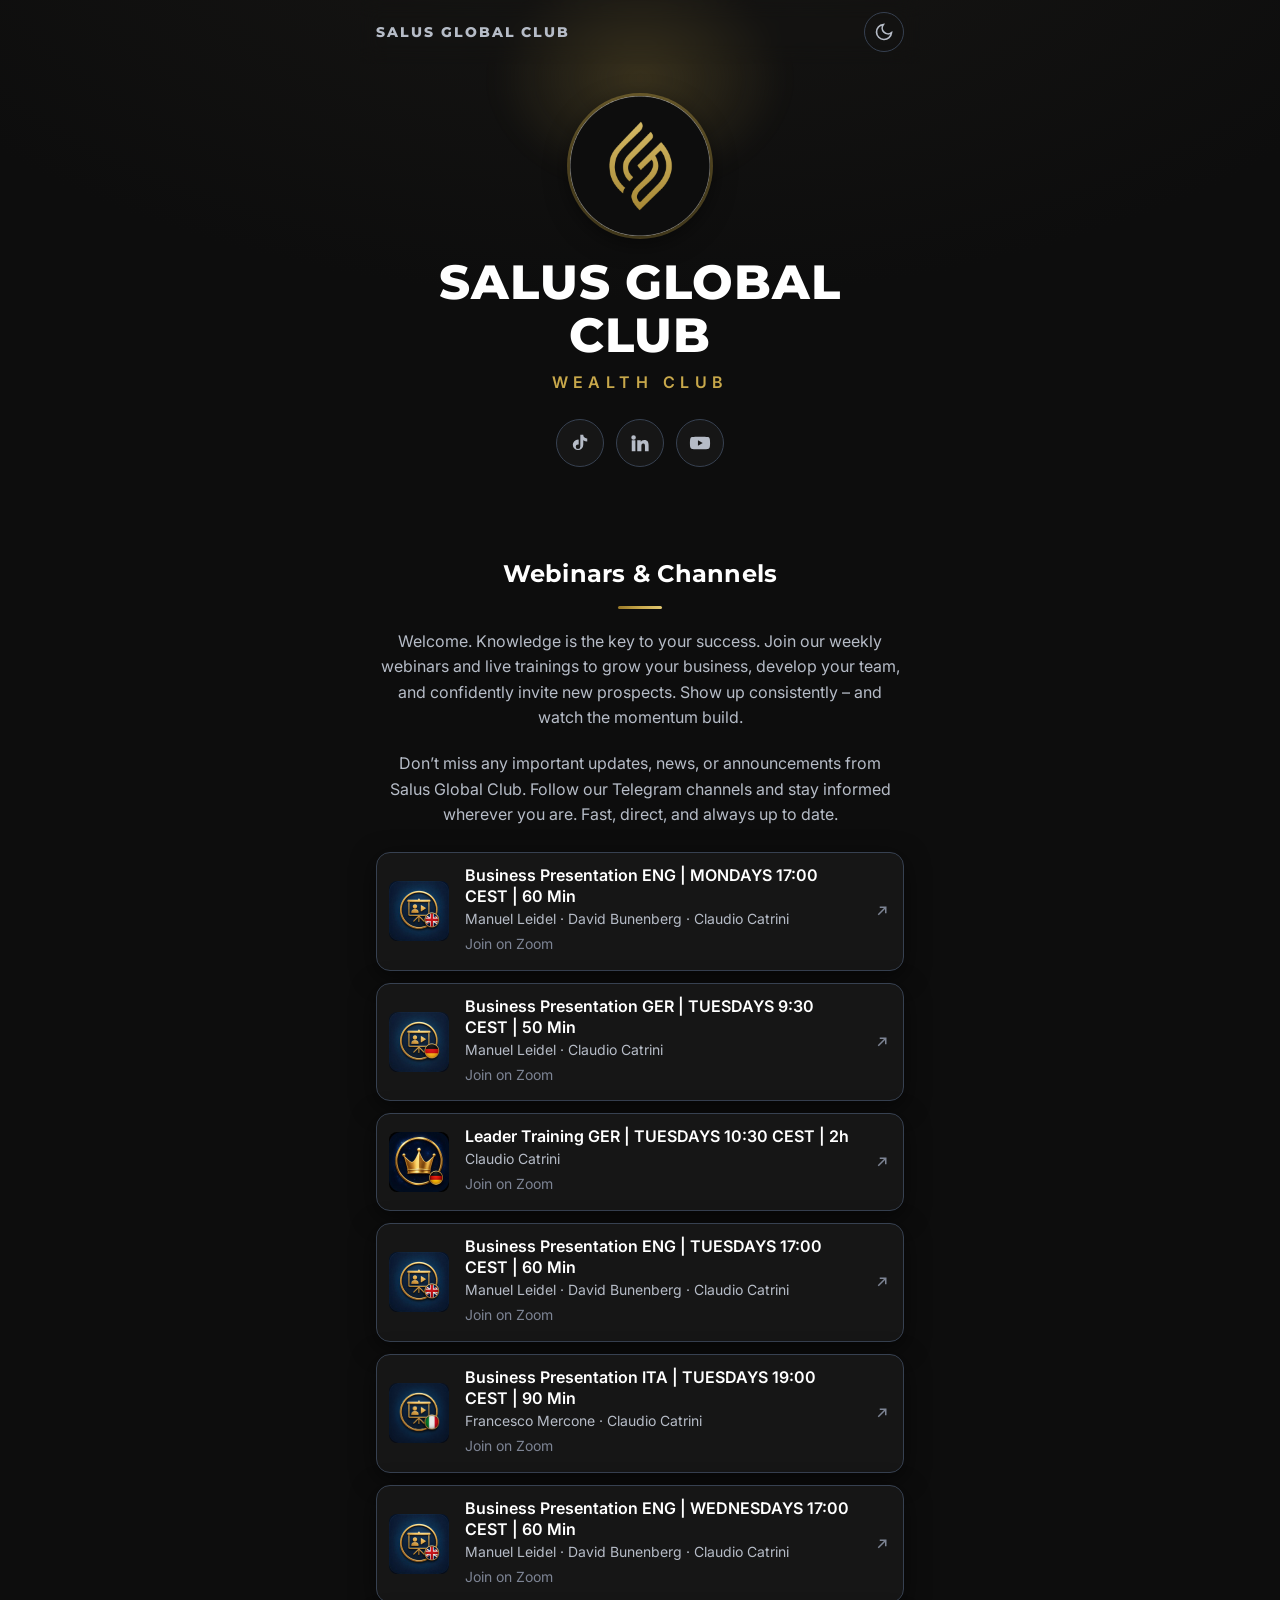
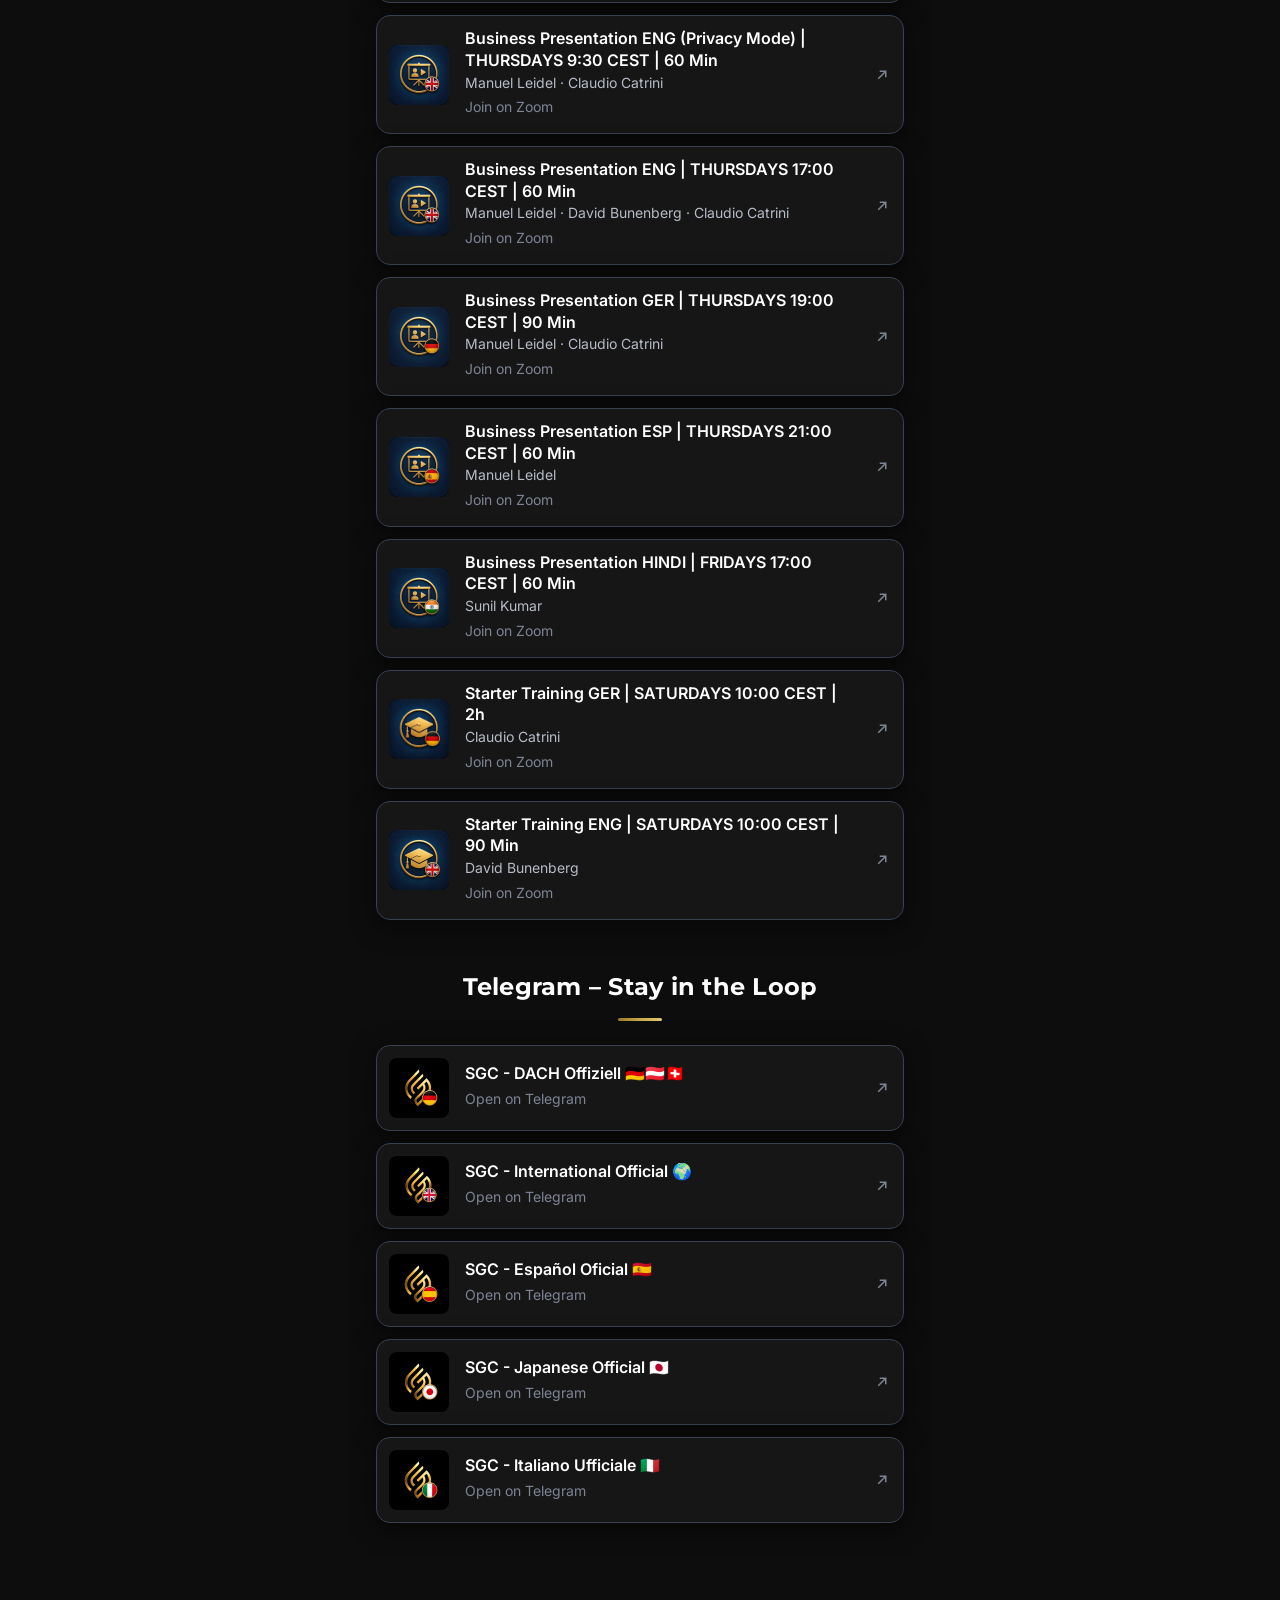
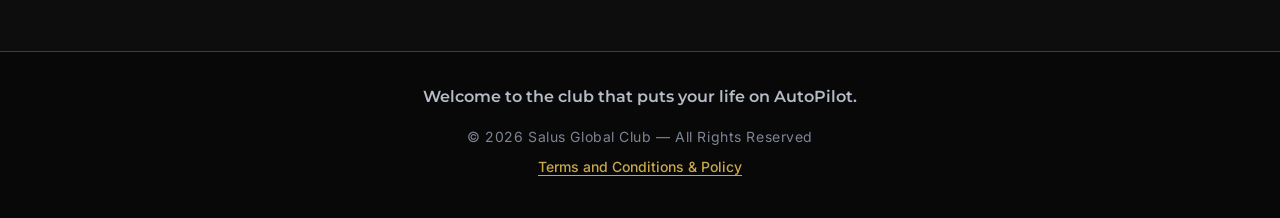
==== index.html @ b9ea7e26 "Neues Design nach SGC Partner Brand Kit 2026: Schwarz/Gold/Weiss (Noir #0D0D0D, Gold-Verlauf, Logo g" ====
<!DOCTYPE html>
<html lang="en" data-theme="dark">
<head>
  <meta charset="UTF-8" />
  <meta name="viewport" content="width=device-width, initial-scale=1.0" />
  <title>SALUS GLOBAL CLUB — Wealth Club</title>
  <meta name="description" content="SALUS GLOBAL CLUB — Wealth Club. Join our weekly webinars, live trainings and Telegram channels to grow your business and stay informed." />
  <meta property="og:title" content="SALUS GLOBAL CLUB — Wealth Club" />
  <meta property="og:description" content="Weekly webinars, live trainings and Telegram channels from Salus Global Club." />
  <meta property="og:type" content="website" />
  <meta property="og:image" content="assets/profile-logo.png" />
  <link rel="icon" href="assets/favicon.svg" type="image/svg+xml" />
  <link rel="apple-touch-icon" href="assets/profile-logo.png" />
  <link rel="preconnect" href="https://fonts.googleapis.com" />
  <link rel="preconnect" href="https://fonts.gstatic.com" crossorigin />
  <meta name="theme-color" content="#0D0D0D" />
  <link rel="stylesheet" href="https://fonts.googleapis.com/css2?family=Inter:wght@400;500;600&family=Montserrat:wght@500;600;700;800&display=swap" />
  <link rel="stylesheet" href="style.css" />
</head>
<body>
  <a class="skip-link" href="#main">Skip to content</a>

  <header class="topbar">
    <span class="topbar__brand">SALUS GLOBAL CLUB</span>
    <button class="theme-toggle" data-theme-toggle type="button" aria-label="Switch to light mode">
      <svg width="20" height="20" viewBox="0 0 24 24" fill="none" stroke="currentColor" stroke-width="2"><path d="M21 12.79A9 9 0 1 1 11.21 3 7 7 0 0 0 21 12.79z"/></svg>
    </button>
  </header>

  <main id="main">
    <!-- PROFILE HEAD -->
    <section class="profile" aria-labelledby="profile-name">
      <div class="profile__glow" aria-hidden="true"></div>
      <img class="profile__logo" src="assets/profile-logo.png" width="140" height="140"
           alt="Salus Global Club logo — stylised gold flame mark on black" />
      <h1 class="profile__name" id="profile-name">SALUS GLOBAL CLUB</h1>
      <p class="profile__subtitle">WEALTH CLUB</p>

      <nav class="social" aria-label="Social media">
        <a class="social__link" href="https://www.tiktok.com/@salusglobalclub" target="_blank" rel="noopener noreferrer" aria-label="TikTok">
          <svg viewBox="0 0 24 24" width="22" height="22" fill="currentColor" aria-hidden="true"><path d="M16.6 5.82a4.28 4.28 0 0 1-1.05-2.82h-3.2v13.02a2.5 2.5 0 1 1-2.5-2.5c.26 0 .5.04.74.11V8.36a5.7 5.7 0 0 0-.74-.05 5.72 5.72 0 1 0 5.72 5.72V8.87a7.4 7.4 0 0 0 4.33 1.39V7.07a4.28 4.28 0 0 1-3.3-1.25z"/></svg>
        </a>
        <a class="social__link" href="https://www.linkedin.com/company/salus-global-club/" target="_blank" rel="noopener noreferrer" aria-label="LinkedIn">
          <svg viewBox="0 0 24 24" width="22" height="22" fill="currentColor" aria-hidden="true"><path d="M4.98 3.5A2.5 2.5 0 1 1 5 8.5a2.5 2.5 0 0 1-.02-5zM3 9h4v12H3zM9 9h3.8v1.64h.05c.53-.95 1.83-1.95 3.77-1.95 4.03 0 4.78 2.65 4.78 6.1V21h-4v-5.4c0-1.29-.02-2.95-1.8-2.95-1.8 0-2.08 1.4-2.08 2.85V21H9z"/></svg>
        </a>
        <a class="social__link" href="https://www.youtube.com/@SalusGlobalClub" target="_blank" rel="noopener noreferrer" aria-label="YouTube">
          <svg viewBox="0 0 24 24" width="22" height="22" fill="currentColor" aria-hidden="true"><path d="M23 12s0-3.2-.4-4.73a2.5 2.5 0 0 0-1.76-1.77C19.28 5.1 12 5.1 12 5.1s-7.28 0-8.84.4A2.5 2.5 0 0 0 1.4 7.27C1 8.8 1 12 1 12s0 3.2.4 4.73a2.5 2.5 0 0 0 1.76 1.77c1.56.4 8.84.4 8.84.4s7.28 0 8.84-.4a2.5 2.5 0 0 0 1.76-1.77C23 15.2 23 12 23 12zM9.75 15.02V8.98L15 12z"/></svg>
        </a>
      </nav>
    </section>

    <!-- WEBINARS & CHANNELS -->
    <section class="section" aria-labelledby="webinars-title">
      <h2 class="section__title" id="webinars-title">Webinars &amp; Channels</h2>
      <p class="section__desc">Welcome. Knowledge is the key to your success. Join our weekly webinars and live trainings to grow your business, develop your team, and confidently invite new prospects. Show up consistently &ndash; and watch the momentum build.</p>
      <p class="section__desc">Don&rsquo;t miss any important updates, news, or announcements from Salus Global Club. Follow our Telegram channels and stay informed wherever you are. Fast, direct, and always up to date.</p>
      <ul class="cards" role="list" id="webinar-list"></ul>
    </section>

    <!-- TELEGRAM -->
    <section class="section" aria-labelledby="telegram-title">
      <h2 class="section__title" id="telegram-title">Telegram &ndash; Stay in the Loop</h2>
      <ul class="cards" role="list" id="telegram-list"></ul>
    </section>
  </main>

  <footer class="footer">
    <div class="footer__inner">
      <p class="footer__claim">Welcome to the club that puts your life on AutoPilot.</p>
      <p class="footer__copyright">&copy; <span id="year"></span> Salus Global Club &mdash; All Rights Reserved</p>
      <p><a class="footer__link" href="https://salusglobal.club/terms-and-conditions-policy" target="_blank" rel="noopener noreferrer">Terms and Conditions &amp; Policy</a></p>
    </div>
  </footer>

  <script src="app.js"></script>
</body>
</html>
---- style.css ----
/* ============================================================
   SALUS GLOBAL CLUB — Wealth Club
   Palette per SGC Partner Brand Kit 2026 (23.06.2026, S. 2):
   Schwarz · Gold · Weiss — Noir #0D0D0D, Gold-Verlauf
   #9A7A28 → #C8A84B → #E2C872, Weiss #FFFFFF,
   Steel Gray #374151 (Borders). Fonts: Inter (Body,
   Fallback von PP Neue Montreal), Montserrat (Headlines/Buttons).
   ============================================================ */

:root {
  /* Type scale */
  --text-xs: clamp(0.75rem, 0.7rem + 0.25vw, 0.875rem);
  --text-sm: clamp(0.875rem, 0.8rem + 0.35vw, 1rem);
  --text-base: clamp(1rem, 0.95rem + 0.25vw, 1.125rem);
  --text-lg: clamp(1.125rem, 1rem + 0.75vw, 1.5rem);
  --text-xl: clamp(1.5rem, 1.2rem + 1.25vw, 2.25rem);
  --text-2xl: clamp(2rem, 1.2rem + 2.5vw, 3rem);

  /* Spacing */
  --space-1: 0.25rem;  --space-2: 0.5rem;  --space-3: 0.75rem;
  --space-4: 1rem;     --space-5: 1.25rem; --space-6: 1.5rem;
  --space-8: 2rem;     --space-10: 2.5rem; --space-12: 3rem;
  --space-16: 4rem;    --space-20: 5rem;

  --radius-md: 0.5rem; --radius-lg: 0.875rem; --radius-xl: 1.25rem;
  --radius-full: 9999px;
  --transition: 200ms cubic-bezier(0.16, 1, 0.3, 1);

  --content: 560px;

  --font-body: 'Inter', 'DM Sans', 'Helvetica Neue', system-ui, sans-serif;
  --font-display: 'Montserrat', 'Helvetica Neue', system-ui, sans-serif;

  /* Brand-Gold-Verlauf (Fläche / Linie / Glow) */
  --gold-gradient: linear-gradient(90deg, #9a7a28 0%, #c8a84b 50%, #e2c872 100%);
}

/* DARK (default — Noir · Gold · Weiss) */
:root, [data-theme='dark'] {
  --color-bg: #0d0d0d;
  --color-bg-2: #171614;
  --color-surface: #161616;
  --color-surface-hover: #1e1d1a;
  --color-border: #374151;
  --color-text: #ffffff;
  --color-text-muted: #b6bcc7;
  --color-text-faint: #7d8494;
  --color-on-gold: #0d0d0d;
  --color-gold: #c8a84b;
  --color-gold-hover: #e2c872;
  --color-footer-bg: #080808;
  --shadow-md: 0 6px 24px rgba(0, 0, 0, 0.55);
}

[data-theme='light'] {
  --color-bg: #ffffff;
  --color-bg-2: #f7f5ef;
  --color-surface: #ffffff;
  --color-surface-hover: #faf7ef;
  --color-border: #e3e0d6;
  --color-text: #0d0d0d;
  --color-text-muted: #4b5563;
  --color-text-faint: #9aa1ad;
  --color-on-gold: #ffffff;
  --color-gold: #9a7a28;
  --color-gold-hover: #7d621f;
  --color-footer-bg: #f6f4ee;
  --shadow-md: 0 6px 20px rgba(13, 13, 13, 0.08);
}

/* ---- base reset ---- */
*, *::before, *::after { box-sizing: border-box; margin: 0; padding: 0; }
html {
  -webkit-text-size-adjust: none; text-size-adjust: none;
  -webkit-font-smoothing: antialiased; -moz-osx-font-smoothing: grayscale;
  scroll-behavior: smooth; scroll-padding-top: var(--space-16);
}
body {
  min-height: 100dvh;
  font-family: var(--font-body);
  font-size: var(--text-base);
  line-height: 1.6;
  color: var(--color-text);
  background: var(--color-bg);
  background-image: radial-gradient(1200px 600px at 50% -120px, var(--color-bg-2) 0%, var(--color-bg) 70%);
  background-repeat: no-repeat;
}
img, svg { display: block; max-width: 100%; height: auto; }
ul[role='list'] { list-style: none; }
a { color: inherit; text-decoration: none; }
button { cursor: pointer; background: none; border: none; color: inherit; font: inherit; }

a, button {
  transition: color var(--transition), background var(--transition),
              border-color var(--transition), transform var(--transition),
              box-shadow var(--transition);
}

:focus-visible { outline: 2px solid var(--color-gold); outline-offset: 3px; border-radius: var(--radius-md); }

.skip-link {
  position: absolute; left: -999px; top: 0; z-index: 100;
  background: var(--color-gold); color: var(--color-on-gold);
  padding: var(--space-2) var(--space-4); border-radius: 0 0 var(--radius-md) 0; font-weight: 600;
}
.skip-link:focus { left: 0; }

/* ---- top bar ---- */
.topbar {
  position: sticky; top: 0; z-index: 50;
  display: flex; align-items: center; justify-content: space-between;
  padding: var(--space-3) var(--space-4);
  max-width: var(--content); margin: 0 auto;
  backdrop-filter: blur(10px);
}
.topbar__brand {
  font-family: var(--font-display); font-weight: 800;
  font-size: var(--text-xs); letter-spacing: 0.14em; color: var(--color-text-muted);
}
.theme-toggle {
  display: grid; place-items: center;
  width: 40px; height: 40px; border-radius: var(--radius-full);
  color: var(--color-text-muted); border: 1px solid var(--color-border);
}
.theme-toggle:hover { color: var(--color-gold); border-color: var(--color-gold); }

/* ---- layout ---- */
main { max-width: var(--content); margin: 0 auto; padding: 0 var(--space-4) var(--space-16); }

/* ---- profile head ---- */
.profile {
  position: relative; text-align: center;
  padding: var(--space-8) 0 var(--space-10);
}
.profile__glow {
  position: absolute; inset: -20% 10% auto 10%; height: 260px; z-index: 0;
  background: radial-gradient(50% 60% at 50% 40%, rgba(200, 168, 75, 0.22), transparent 70%);
  filter: blur(10px); pointer-events: none;
}
.profile__logo {
  position: relative; z-index: 1;
  width: clamp(112px, 30vw, 140px); height: auto;
  border-radius: var(--radius-full);
  box-shadow: var(--shadow-md), 0 0 0 3px rgba(200, 168, 75, 0.45);
  margin: 0 auto var(--space-5);
}
.profile__name {
  position: relative; z-index: 1;
  font-family: var(--font-display); font-weight: 800;
  font-size: var(--text-2xl); letter-spacing: 0.02em; line-height: 1.1;
}
.profile__subtitle {
  position: relative; z-index: 1;
  margin-top: var(--space-2);
  font-size: var(--text-sm); font-weight: 600; letter-spacing: 0.34em;
  color: var(--color-gold);
}

/* ---- social row ---- */
.social {
  position: relative; z-index: 1;
  display: flex; justify-content: center; gap: var(--space-3);
  margin-top: var(--space-6);
}
.social__link {
  display: grid; place-items: center;
  width: 48px; height: 48px; border-radius: var(--radius-full);
  background: var(--color-surface); border: 1px solid var(--color-border);
  color: var(--color-text-muted);
}
.social__link:hover {
  color: var(--color-on-gold); background: var(--color-gold);
  border-color: var(--color-gold); transform: translateY(-2px);
}

/* ---- sections ---- */
.section { margin-top: var(--space-12); }
.section__title {
  font-family: var(--font-display); font-weight: 700;
  font-size: var(--text-lg); text-align: center; letter-spacing: 0.01em;
}
.section__title::after {
  content: ''; display: block; width: 44px; height: 3px; margin: var(--space-3) auto 0;
  background: var(--gold-gradient); border-radius: var(--radius-full);
}
.section__desc {
  margin: var(--space-5) auto 0; max-width: 52ch; text-align: center;
  color: var(--color-text-muted); font-size: var(--text-sm);
}

/* ---- cards ---- */
.cards { display: flex; flex-direction: column; gap: var(--space-3); margin-top: var(--space-6); }
.card {
  display: flex; align-items: center; gap: var(--space-4);
  padding: var(--space-3); border-radius: var(--radius-lg);
  background: var(--color-surface); border: 1px solid var(--color-border);
  box-shadow: var(--shadow-md);
}
.card:hover {
  background: var(--color-surface-hover); border-color: var(--color-gold);
  transform: translateY(-2px);
}
.card:hover .card__thumb { box-shadow: 0 0 0 2px var(--color-gold); }
.card__thumb {
  flex: 0 0 auto; width: 60px; height: 60px; border-radius: var(--radius-md);
  object-fit: cover; background: var(--color-bg-2);
}
.card__body { min-width: 0; flex: 1; }
.card__title {
  font-size: var(--text-sm); font-weight: 600; line-height: 1.35; color: var(--color-text);
}
.card__speakers {
  margin-top: 2px;
  font-size: var(--text-xs); color: var(--color-text-muted);
  line-height: 1.35;
}
.card__meta {
  margin-top: 2px; font-size: var(--text-xs); color: var(--color-text-faint);
  display: inline-flex; align-items: center; gap: var(--space-2);
}
.card__badge {
  font-size: 0.7rem; font-weight: 600; letter-spacing: 0.06em;
  color: var(--color-gold); border: 1px solid var(--color-gold);
  padding: 1px var(--space-2); border-radius: var(--radius-full);
}
.card__arrow { flex: 0 0 auto; color: var(--color-text-faint); }
.card:hover .card__arrow { color: var(--color-gold); transform: translateX(2px); }

/* ---- footer (full-width band, styled after salusglobal.club) ---- */
.footer {
  margin-top: var(--space-16);
  background: var(--color-footer-bg);
  border-top: 1px solid var(--color-border);
  text-align: center; font-size: var(--text-xs); color: var(--color-text-faint);
}
.footer__inner {
  max-width: var(--content); margin: 0 auto;
  padding: var(--space-8) var(--space-4) var(--space-10);
  display: flex; flex-direction: column; gap: var(--space-2);
}
.footer__claim {
  font-family: var(--font-display); font-weight: 600;
  font-size: var(--text-sm); color: var(--color-text-muted);
  margin-bottom: var(--space-2);
}
.footer__copyright { letter-spacing: 0.04em; }
.footer__link {
  color: var(--color-gold); font-weight: 500;
  text-decoration: underline; text-underline-offset: 3px;
}
.footer__link:hover { color: var(--color-gold-hover); }

@media (prefers-reduced-motion: reduce) {
  *, *::before, *::after {
    animation-duration: 0.01ms !important; transition-duration: 0.01ms !important;
    scroll-behavior: auto !important;
  }
}
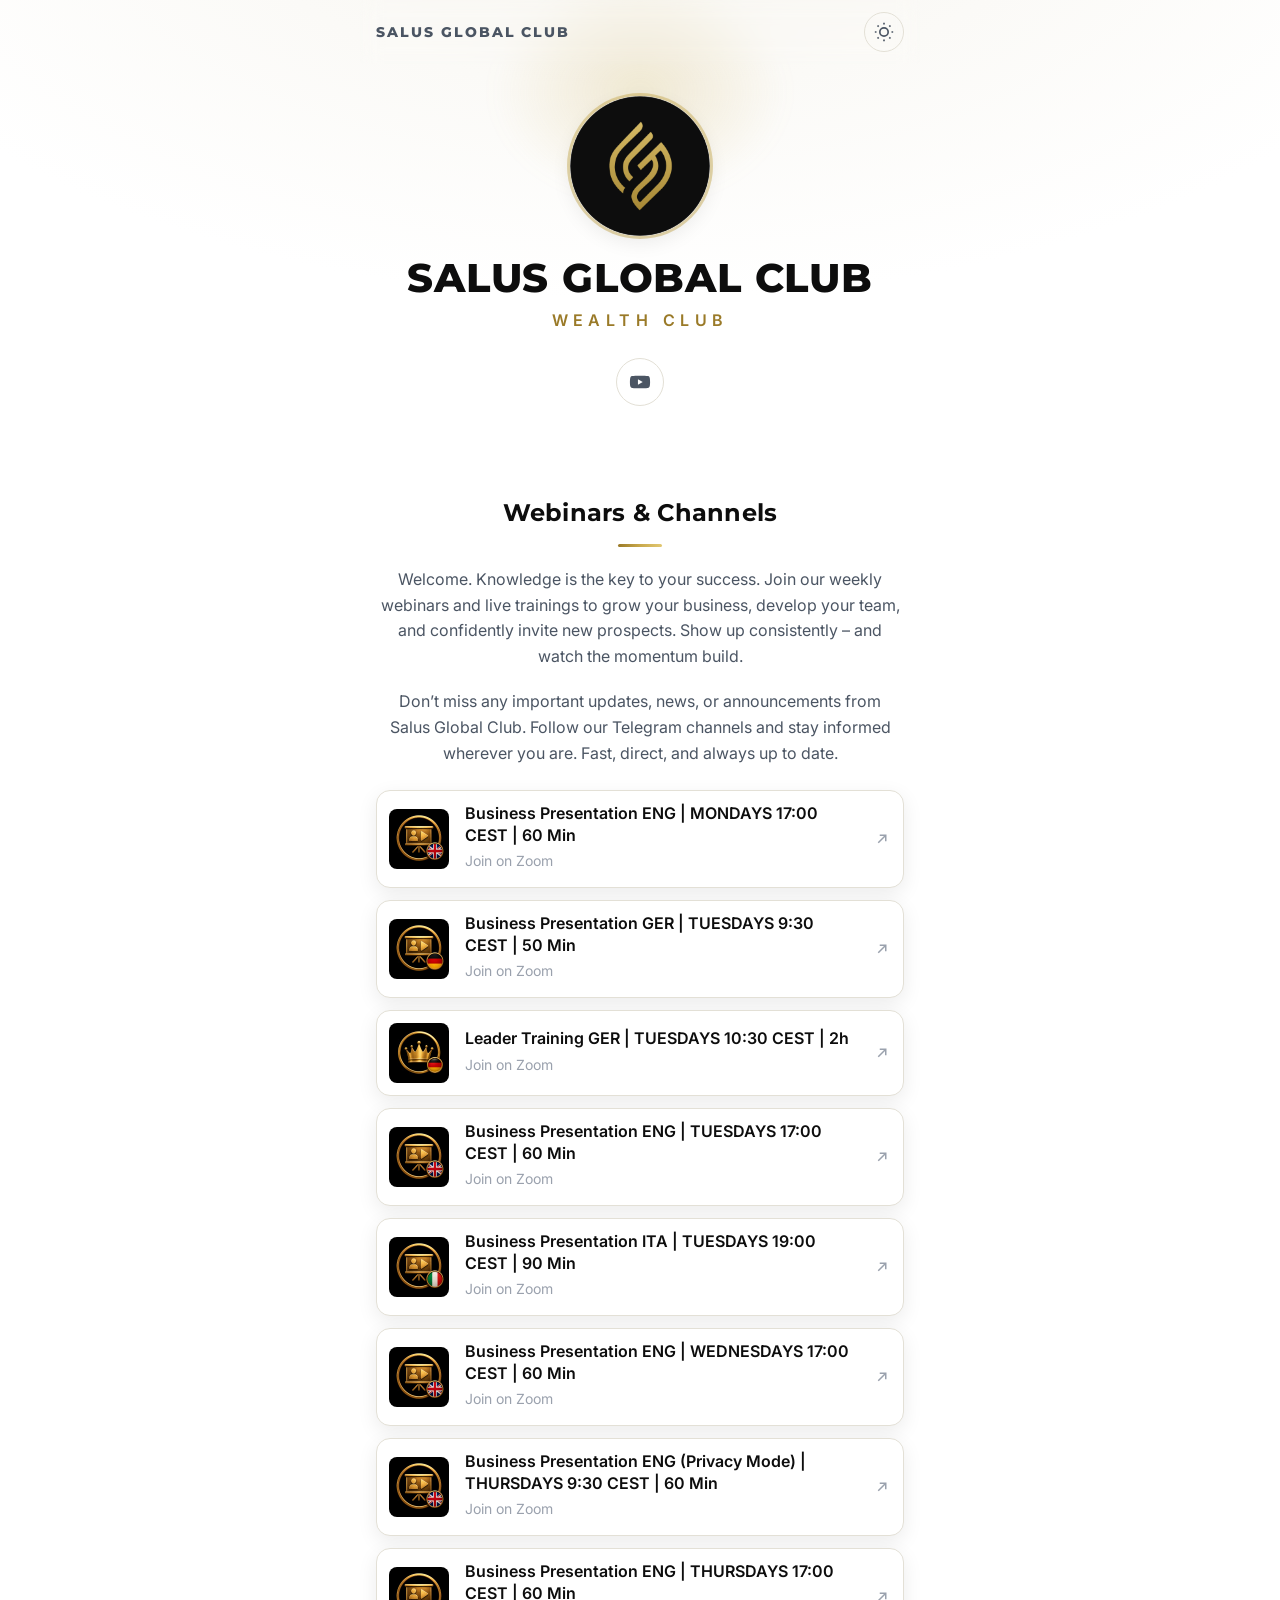
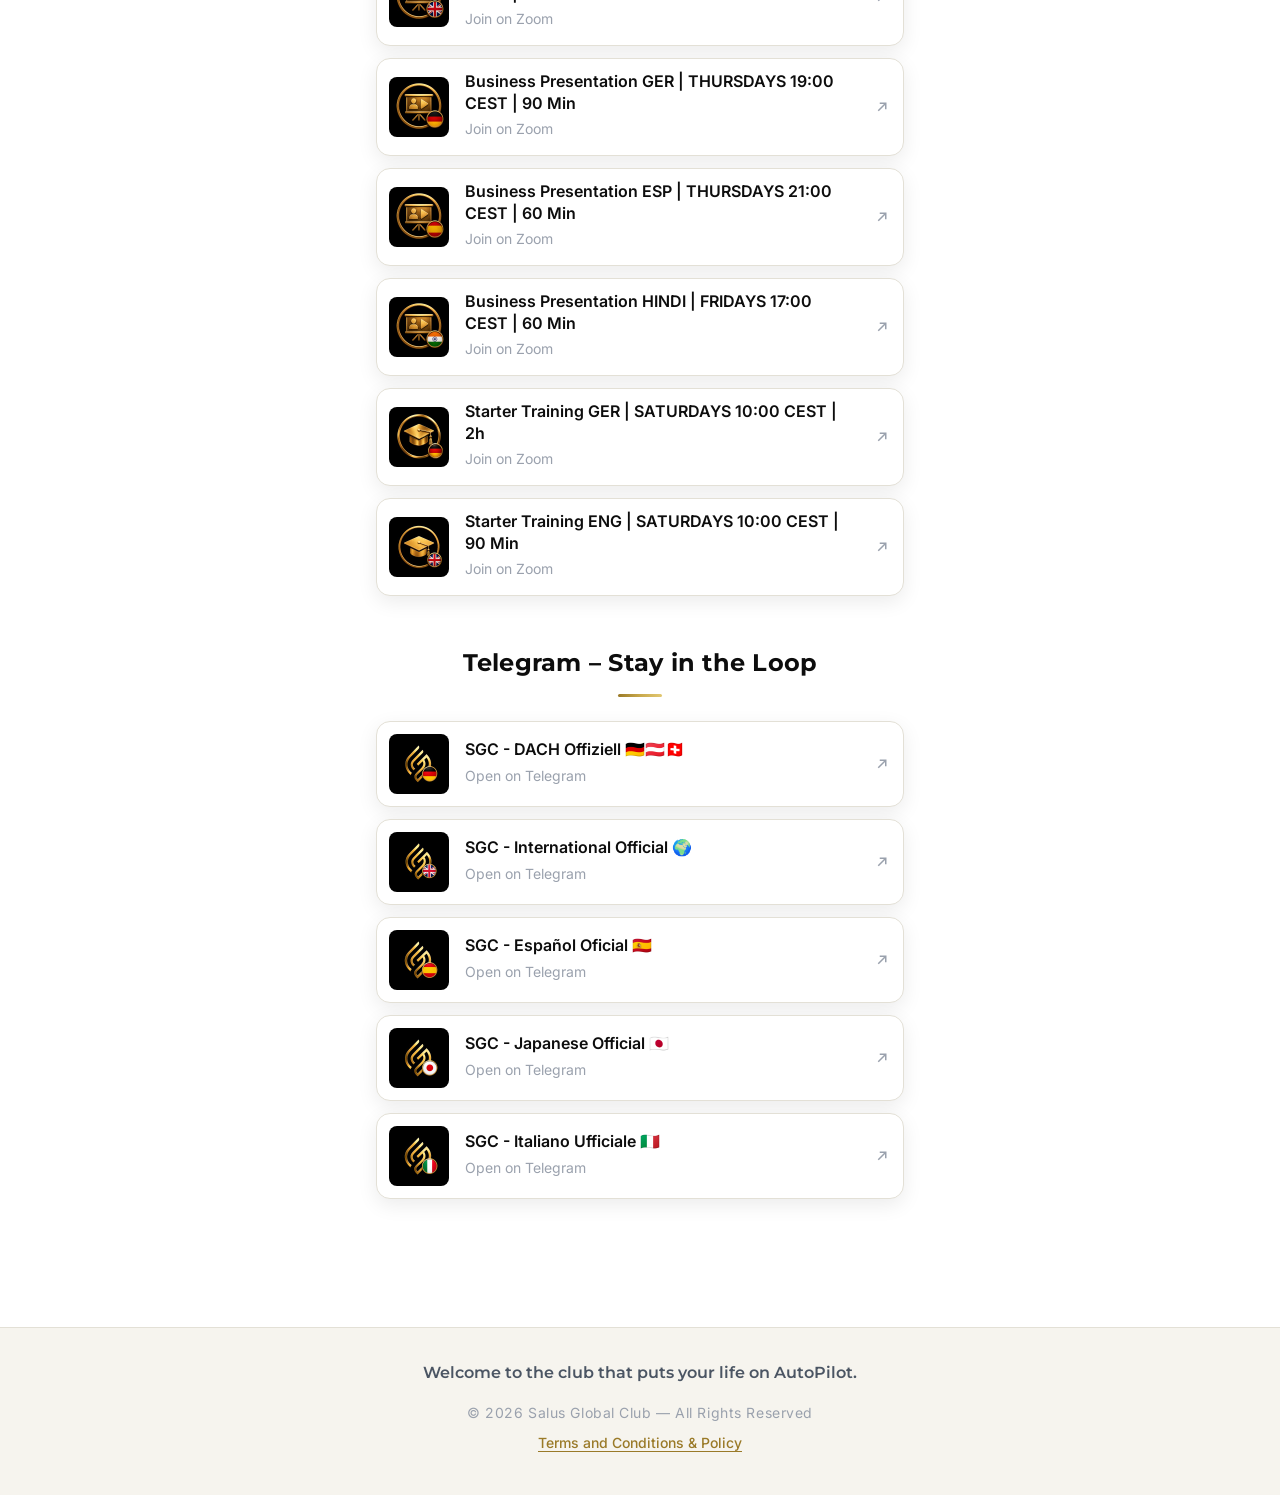
==== commit 4672fbbd: "Speaker-Namen entfernt, Light Mode als Default, nur noch YouTube-Icon, Clubname bricht nicht mehr um" ====
--- a/index.html
+++ b/index.html
@@ -1,5 +1,5 @@
 <!DOCTYPE html>
-<html lang="en" data-theme="dark">
+<html lang="en" data-theme="light">
 <head>
   <meta charset="UTF-8" />
   <meta name="viewport" content="width=device-width, initial-scale=1.0" />
@@ -13,7 +13,7 @@
   <link rel="apple-touch-icon" href="assets/profile-logo.png" />
   <link rel="preconnect" href="https://fonts.googleapis.com" />
   <link rel="preconnect" href="https://fonts.gstatic.com" crossorigin />
-  <meta name="theme-color" content="#0D0D0D" />
+  <meta name="theme-color" content="#FFFFFF" />
   <link rel="stylesheet" href="https://fonts.googleapis.com/css2?family=Inter:wght@400;500;600&family=Montserrat:wght@500;600;700;800&display=swap" />
   <link rel="stylesheet" href="style.css" />
 </head>
@@ -37,12 +37,6 @@
       <p class="profile__subtitle">WEALTH CLUB</p>
 
       <nav class="social" aria-label="Social media">
-        <a class="social__link" href="https://www.tiktok.com/@salusglobalclub" target="_blank" rel="noopener noreferrer" aria-label="TikTok">
-          <svg viewBox="0 0 24 24" width="22" height="22" fill="currentColor" aria-hidden="true"><path d="M16.6 5.82a4.28 4.28 0 0 1-1.05-2.82h-3.2v13.02a2.5 2.5 0 1 1-2.5-2.5c.26 0 .5.04.74.11V8.36a5.7 5.7 0 0 0-.74-.05 5.72 5.72 0 1 0 5.72 5.72V8.87a7.4 7.4 0 0 0 4.33 1.39V7.07a4.28 4.28 0 0 1-3.3-1.25z"/></svg>
-        </a>
-        <a class="social__link" href="https://www.linkedin.com/company/salus-global-club/" target="_blank" rel="noopener noreferrer" aria-label="LinkedIn">
-          <svg viewBox="0 0 24 24" width="22" height="22" fill="currentColor" aria-hidden="true"><path d="M4.98 3.5A2.5 2.5 0 1 1 5 8.5a2.5 2.5 0 0 1-.02-5zM3 9h4v12H3zM9 9h3.8v1.64h.05c.53-.95 1.83-1.95 3.77-1.95 4.03 0 4.78 2.65 4.78 6.1V21h-4v-5.4c0-1.29-.02-2.95-1.8-2.95-1.8 0-2.08 1.4-2.08 2.85V21H9z"/></svg>
-        </a>
         <a class="social__link" href="https://www.youtube.com/@SalusGlobalClub" target="_blank" rel="noopener noreferrer" aria-label="YouTube">
           <svg viewBox="0 0 24 24" width="22" height="22" fill="currentColor" aria-hidden="true"><path d="M23 12s0-3.2-.4-4.73a2.5 2.5 0 0 0-1.76-1.77C19.28 5.1 12 5.1 12 5.1s-7.28 0-8.84.4A2.5 2.5 0 0 0 1.4 7.27C1 8.8 1 12 1 12s0 3.2.4 4.73a2.5 2.5 0 0 0 1.76 1.77c1.56.4 8.84.4 8.84.4s7.28 0 8.84-.4a2.5 2.5 0 0 0 1.76-1.77C23 15.2 23 12 23 12zM9.75 15.02V8.98L15 12z"/></svg>
         </a>
--- a/style.css
+++ b/style.css
@@ -147,7 +147,9 @@
 .profile__name {
   position: relative; z-index: 1;
   font-family: var(--font-display); font-weight: 800;
-  font-size: var(--text-2xl); letter-spacing: 0.02em; line-height: 1.1;
+  /* nowrap + vw-Skalierung: der Name bleibt auf jeder Breite einzeilig */
+  white-space: nowrap;
+  font-size: clamp(1.4rem, 6.2vw, 2.5rem); letter-spacing: 0.02em; line-height: 1.1;
 }
 .profile__subtitle {
   position: relative; z-index: 1;
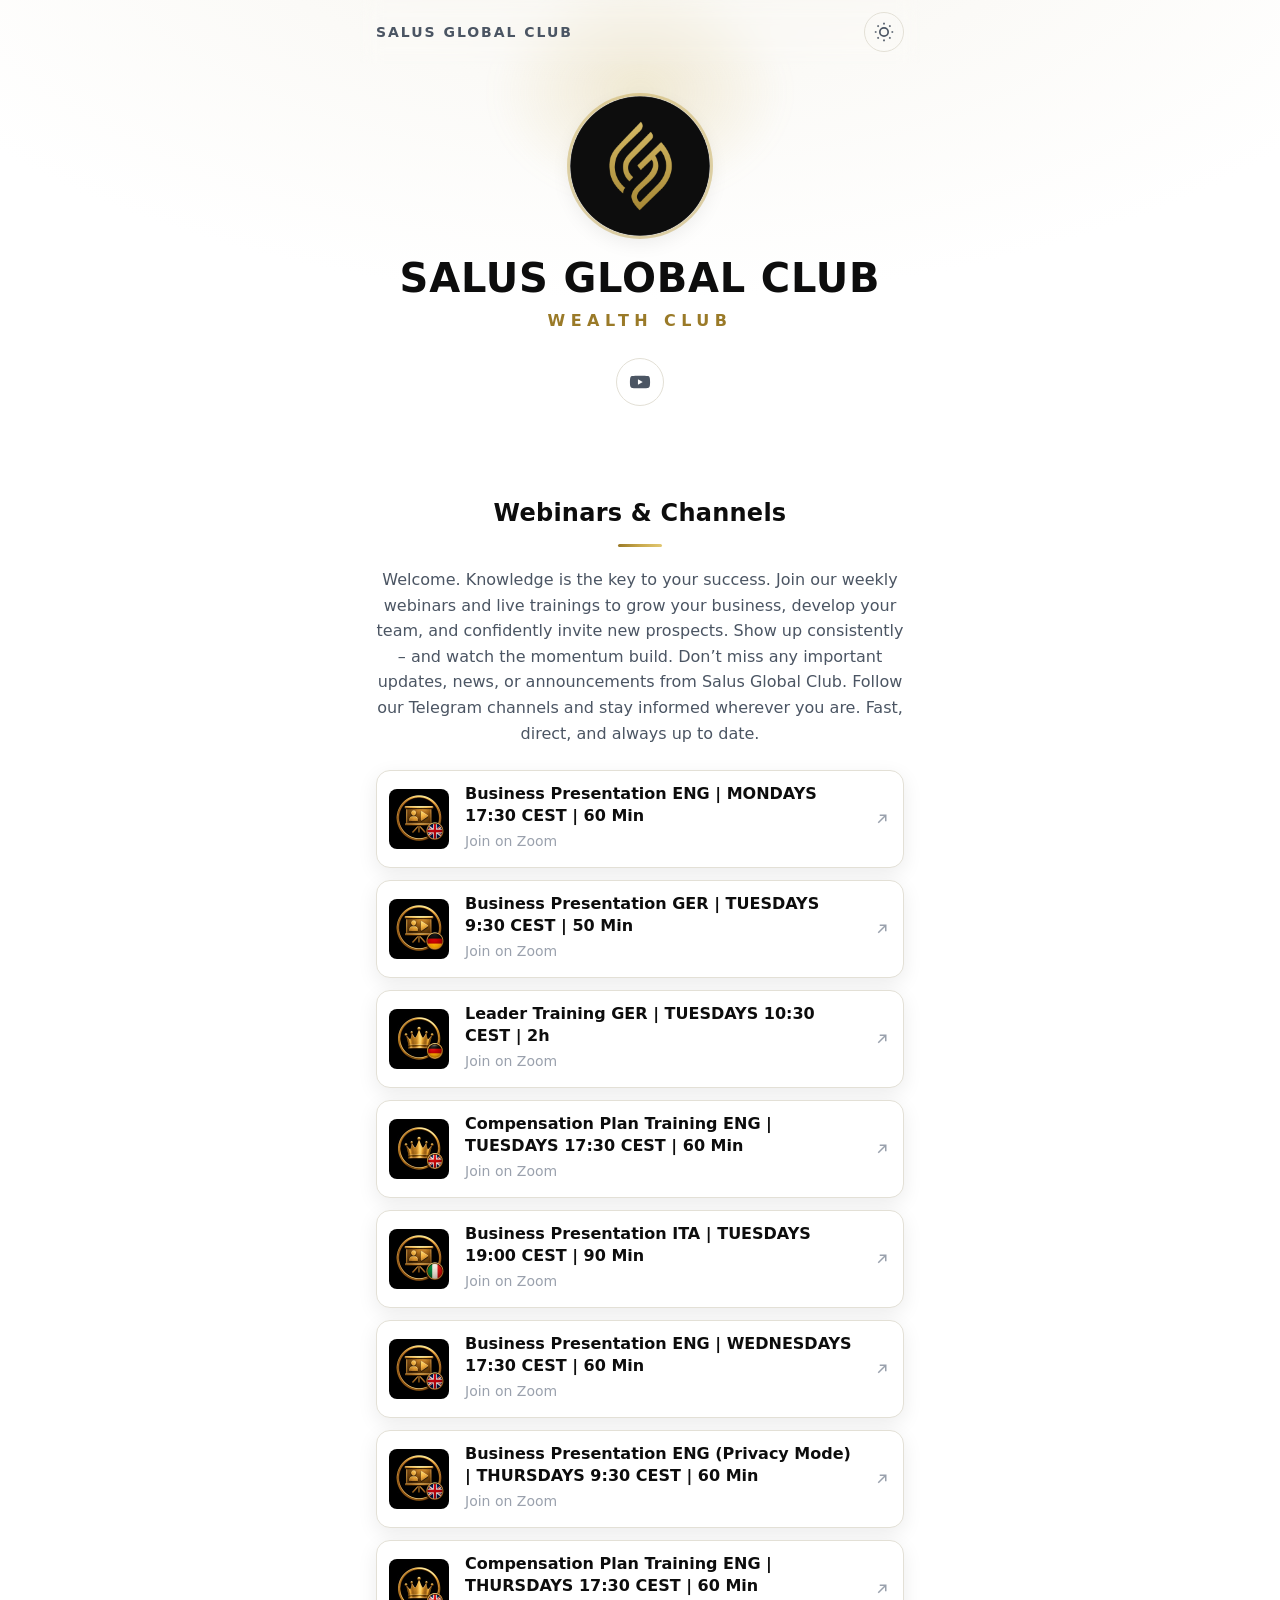
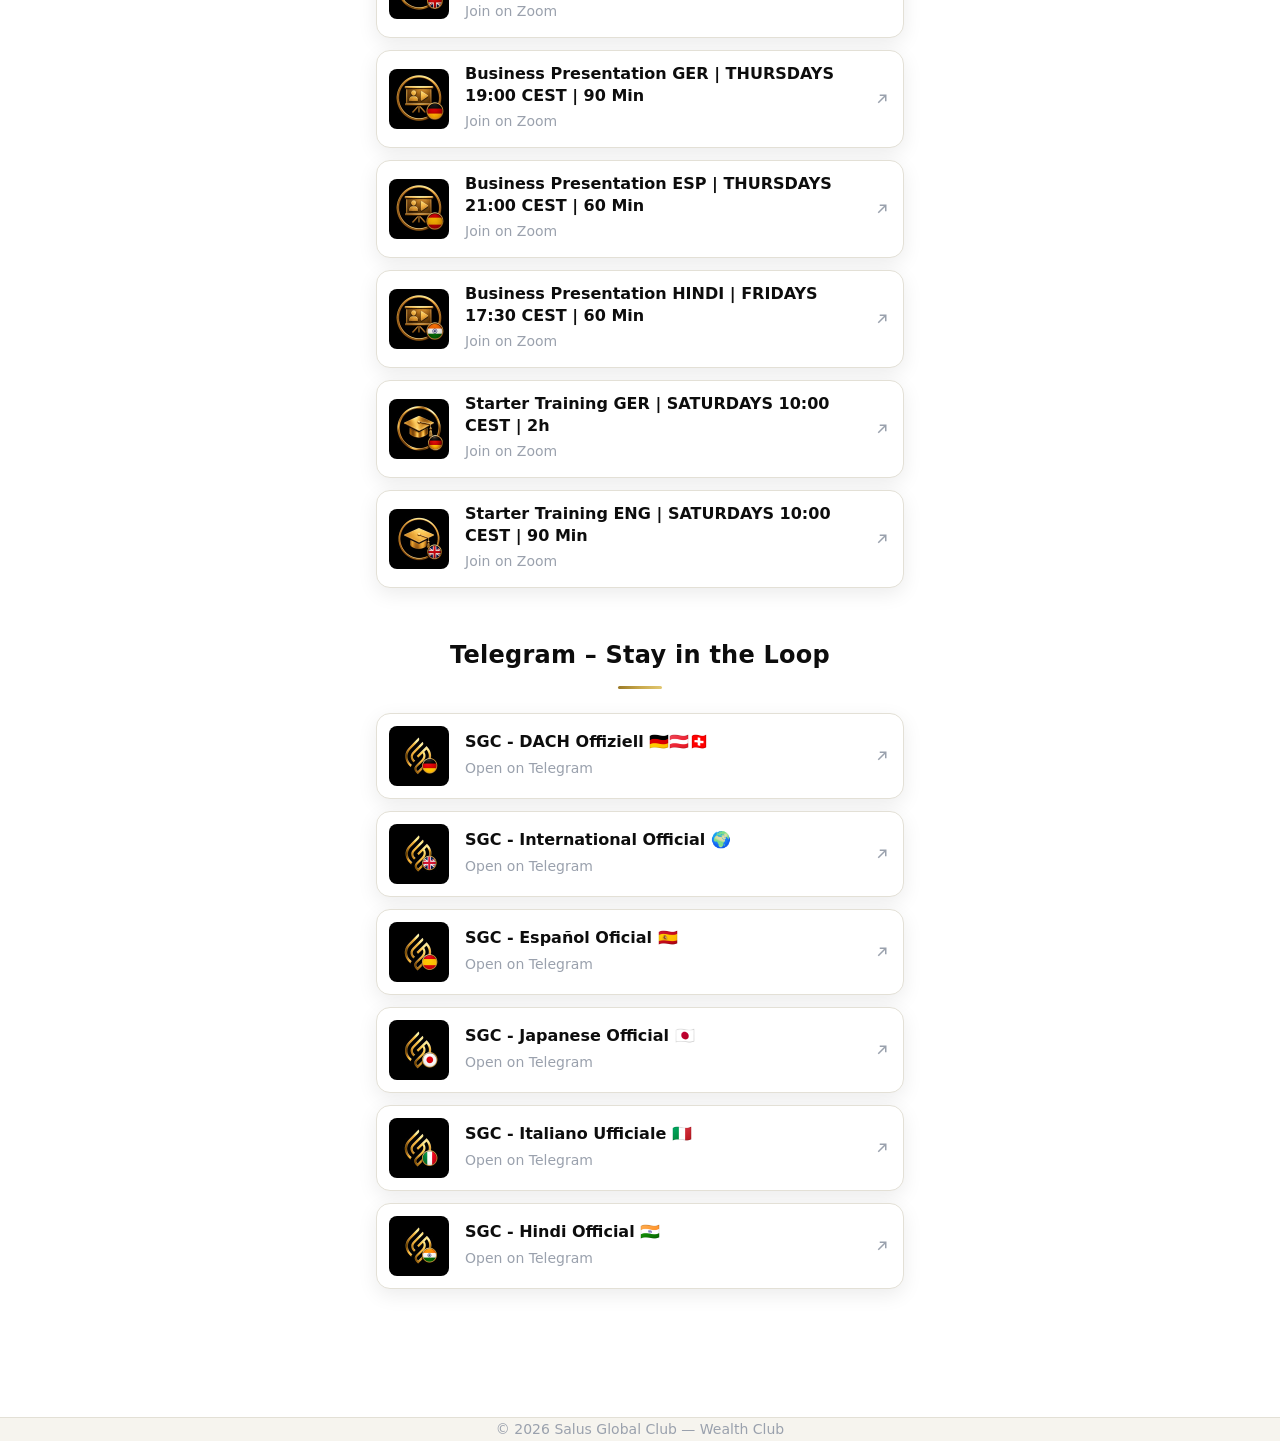
==== commit d8882615: "Update index.html" ====
--- a/index.html
+++ b/index.html
@@ -1,5 +1,5 @@
 <!DOCTYPE html>
-<html lang="en" data-theme="light">
+<html lang="en" data-theme="dark">
 <head>
   <meta charset="UTF-8" />
   <meta name="viewport" content="width=device-width, initial-scale=1.0" />
@@ -11,10 +11,8 @@
   <meta property="og:image" content="assets/profile-logo.png" />
   <link rel="icon" href="assets/favicon.svg" type="image/svg+xml" />
   <link rel="apple-touch-icon" href="assets/profile-logo.png" />
-  <link rel="preconnect" href="https://fonts.googleapis.com" />
-  <link rel="preconnect" href="https://fonts.gstatic.com" crossorigin />
-  <meta name="theme-color" content="#FFFFFF" />
-  <link rel="stylesheet" href="https://fonts.googleapis.com/css2?family=Inter:wght@400;500;600&family=Montserrat:wght@500;600;700;800&display=swap" />
+  <link rel="preconnect" href="https://api.fontshare.com" crossorigin />
+  <link rel="stylesheet" href="https://api.fontshare.com/v2/css?f[]=general-sans@400,500,600,700&f[]=cabinet-grotesk@700,800&display=swap" />
   <link rel="stylesheet" href="style.css" />
 </head>
 <body>
@@ -32,7 +30,7 @@
     <section class="profile" aria-labelledby="profile-name">
       <div class="profile__glow" aria-hidden="true"></div>
       <img class="profile__logo" src="assets/profile-logo.png" width="140" height="140"
-           alt="Salus Global Club logo — stylised gold flame mark on black" />
+           alt="Salus Global Club logo — stylised cream flame mark on deep navy" />
       <h1 class="profile__name" id="profile-name">SALUS GLOBAL CLUB</h1>
       <p class="profile__subtitle">WEALTH CLUB</p>
 
@@ -46,8 +44,7 @@
     <!-- WEBINARS & CHANNELS -->
     <section class="section" aria-labelledby="webinars-title">
       <h2 class="section__title" id="webinars-title">Webinars &amp; Channels</h2>
-      <p class="section__desc">Welcome. Knowledge is the key to your success. Join our weekly webinars and live trainings to grow your business, develop your team, and confidently invite new prospects. Show up consistently &ndash; and watch the momentum build.</p>
-      <p class="section__desc">Don&rsquo;t miss any important updates, news, or announcements from Salus Global Club. Follow our Telegram channels and stay informed wherever you are. Fast, direct, and always up to date.</p>
+      <p class="section__desc">Welcome. Knowledge is the key to your success. Join our weekly webinars and live trainings to grow your business, develop your team, and confidently invite new prospects. Show up consistently &ndash; and watch the momentum build. Don&rsquo;t miss any important updates, news, or announcements from Salus Global Club. Follow our Telegram channels and stay informed wherever you are. Fast, direct, and always up to date.</p>
       <ul class="cards" role="list" id="webinar-list"></ul>
     </section>
 
@@ -59,13 +56,337 @@
   </main>
 
   <footer class="footer">
-    <div class="footer__inner">
-      <p class="footer__claim">Welcome to the club that puts your life on AutoPilot.</p>
-      <p class="footer__copyright">&copy; <span id="year"></span> Salus Global Club &mdash; All Rights Reserved</p>
-      <p><a class="footer__link" href="https://salusglobal.club/terms-and-conditions-policy" target="_blank" rel="noopener noreferrer">Terms and Conditions &amp; Policy</a></p>
-    </div>
+    <p>&copy; <span id="year"></span> Salus Global Club — Wealth Club</p>
   </footer>
 
   <script src="app.js"></script>
-</body>
+<script data-pplx-inline-edit>
+(function () {
+  if (window === window.top) return;
+
+  const allowedParentOrigins = ["https://www.perplexity.ai","https://perplexity.ai","https://testing.perplexity.ai","https://staging.perplexity.ai","https://*.preview.i.perplexity.ai","http://localhost:3000","http://127.0.0.1:3000","http://localhost:5173","http://127.0.0.1:5173"];
+  const MAX_FONT_BYTES = 500 * 1024;
+  const MAX_TOTAL_FONT_BYTES = 2 * 1024 * 1024;
+  let scrollForwarding = false;
+  let scrollRaf = 0;
+  let trustedTopOrigin = null;
+
+  // Allow entries like "https://*.preview.i.perplexity.ai" — the wildcard
+  // matches a single DNS label (no dots), so "https://*.foo" cannot stretch
+  // across multiple labels.
+  function matchesAllowedOrigin(origin) {
+    if (!origin) return false;
+    for (const entry of allowedParentOrigins) {
+      if (!entry.includes("*")) {
+        if (entry === origin) return true;
+        continue;
+      }
+      const pattern = new RegExp(
+        "^" +
+          entry.replace(/[.+?^${}()|[\]\\]/g, "\\$&").replace(/\*/g, "[^.]+") +
+          "$",
+      );
+      if (pattern.test(origin)) return true;
+    }
+    return false;
+  }
+
+  // Trust decision: when the sender is same-origin-visible (event.origin is a
+  // real origin like https://www.perplexity.ai) we trust event.origin directly.
+  // When event.origin is "null" (opaque broker srcdoc), we fall back to the
+  // broker's stamped `parentOrigin` to identify the top window. The fallback
+  // is claim-only — we rely on the browser's native `targetOrigin` enforcement
+  // on the response path (see postToTrustedTop) to ensure replies can't be
+  // delivered to anyone but the actual top window of that claimed origin.
+  function getTrustedParentOrigin(event) {
+    const forwardedParentOrigin =
+      typeof event.data.parentOrigin === "string" ? event.data.parentOrigin : null;
+    const parentOrigin = event.origin === "null" ? forwardedParentOrigin : event.origin;
+    return matchesAllowedOrigin(parentOrigin) ? parentOrigin : null;
+  }
+
+  // All responses go to window.top with targetOrigin = the allowlisted origin.
+  // An attacker that iframes us inside their own null-origin broker can claim
+  // any parentOrigin they like, but the browser will drop the reply whenever
+  // the real top's origin doesn't match — so the screenshot never leaves.
+  function postToTrustedTop(message) {
+    if (!trustedTopOrigin) return;
+    try {
+      window.top.postMessage(message, trustedTopOrigin);
+    } catch (_error) {}
+  }
+
+  function inlineAll(original, clone) {
+    if (original.nodeType !== 1 || clone.nodeType !== 1) return;
+
+    try {
+      const computedStyle = getComputedStyle(original);
+      // cssText on a computed style is the serialized declaration in modern
+      // Chromium/Safari — a single read beats enumerating ~400 longhand
+      // properties. Firefox returns "" here, so we fall back on empty.
+      const serialized = computedStyle.cssText;
+      if (serialized) {
+        clone.style.cssText = serialized;
+      } else {
+        const parts = new Array(computedStyle.length);
+        for (let index = 0; index < computedStyle.length; index += 1) {
+          const property = computedStyle[index];
+          parts[index] = `${property}:${computedStyle.getPropertyValue(property)};`;
+        }
+        clone.style.cssText = parts.join("");
+      }
+    } catch (_error) {}
+
+    const originalChildren = original.children;
+    const clonedChildren = clone.children;
+    for (
+      let index = 0;
+      index < originalChildren.length && index < clonedChildren.length;
+      index += 1
+    ) {
+      inlineAll(originalChildren[index], clonedChildren[index]);
+    }
+  }
+
+  function extractFontUrl(srcValue) {
+    const matches = [
+      ...srcValue.matchAll(
+        /url\(["']?([^"')]+)["']?\)(?:\s*format\(["']?([^"')]+)["']?\))?/gi,
+      ),
+    ];
+    if (matches.length === 0) return null;
+    const woff2 = matches.find((m) => m[2] && m[2].toLowerCase().includes("woff2"));
+    if (woff2) return woff2[1];
+    const woff = matches.find((m) => m[2] && m[2].toLowerCase().includes("woff"));
+    if (woff) return woff[1];
+    return matches[0][1];
+  }
+
+  // Cache resolved font URL -> data URI across captures. Fonts on a page
+  // essentially never change, and a batch run emits multiple captures back to
+  // back — without this we'd refetch + re-base64 every time.
+  const fontDataUriCache = new Map();
+  const SRC_DECLARATION_RE = /src\s*:\s*[^;}]+/i;
+
+  async function fetchAsDataUri(url) {
+    if (fontDataUriCache.has(url)) return fontDataUriCache.get(url);
+    let dataUri = null;
+    try {
+      const response = await fetch(url, { mode: "cors", credentials: "omit" });
+      if (response.ok) {
+        const blob = await response.blob();
+        if (blob.size <= MAX_FONT_BYTES) {
+          dataUri = await new Promise((resolve) => {
+            const reader = new FileReader();
+            reader.onloadend = () =>
+              resolve(typeof reader.result === "string" ? reader.result : null);
+            reader.onerror = () => resolve(null);
+            reader.readAsDataURL(blob);
+          });
+        }
+      }
+    } catch (_error) {
+      dataUri = null;
+    }
+    fontDataUriCache.set(url, dataUri);
+    return dataUri;
+  }
+
+  function collectFontFaceRuleTexts() {
+    const rules = [];
+    for (const sheet of document.styleSheets) {
+      let cssRules;
+      try {
+        cssRules = sheet.cssRules;
+      } catch (_error) {
+        continue;
+      }
+      if (!cssRules) continue;
+      for (const rule of cssRules) {
+        const cssText = rule.cssText || "";
+        if (cssText.startsWith("@font-face")) rules.push(cssText);
+      }
+    }
+    return rules;
+  }
+
+  async function buildInlinedFontCss() {
+    const ruleTexts = collectFontFaceRuleTexts();
+    if (ruleTexts.length === 0) return null;
+
+    const resolved = ruleTexts.map((cssText) => {
+      if (!SRC_DECLARATION_RE.test(cssText)) return null;
+      const srcMatch = cssText.match(/src\s*:\s*([^;}]+)[;}]/i);
+      if (!srcMatch) return null;
+      const url = extractFontUrl(srcMatch[1]);
+      if (!url) return null;
+      try {
+        return { cssText, url: new URL(url, document.baseURI).href };
+      } catch (_error) {
+        return null;
+      }
+    });
+
+    const dataUris = await Promise.all(
+      resolved.map((entry) => (entry ? fetchAsDataUri(entry.url) : Promise.resolve(null))),
+    );
+
+    const inlined = [];
+    let totalBytes = 0;
+    for (let index = 0; index < resolved.length; index += 1) {
+      const entry = resolved[index];
+      const dataUri = dataUris[index];
+      if (!entry || !dataUri) continue;
+      const approxBytes = dataUri.length * 0.75;
+      if (totalBytes + approxBytes > MAX_TOTAL_FONT_BYTES) break;
+      totalBytes += approxBytes;
+      inlined.push(entry.cssText.replace(SRC_DECLARATION_RE, `src: url("${dataUri}")`));
+    }
+    return inlined.length > 0 ? inlined.join("\n") : null;
+  }
+
+  function stripExternal(clone) {
+    const images = clone.querySelectorAll("img");
+    for (let index = 0; index < images.length; index += 1) {
+      const src = images[index].getAttribute("src");
+      if (src && !src.startsWith("data:")) images[index].removeAttribute("src");
+    }
+
+    const elements = clone.querySelectorAll("*");
+    for (let index = 0; index < elements.length; index += 1) {
+      const style = elements[index].style.cssText;
+      if (style && style.includes("url(")) {
+        elements[index].style.cssText = style.replace(
+          /url\(["']?(?!data:)[^)"']*["']?\)/gi,
+          "none",
+        );
+      }
+    }
+  }
+
+  function emitScroll() {
+    scrollRaf = 0;
+    if (!scrollForwarding) return;
+    postToTrustedTop({
+      type: "INLINE_EDIT_SCROLL",
+      scrollX: window.scrollX,
+      scrollY: window.scrollY,
+    });
+  }
+
+  window.addEventListener(
+    "scroll",
+    function () {
+      if (!scrollForwarding || scrollRaf) return;
+      scrollRaf = requestAnimationFrame(emitScroll);
+    },
+    { passive: true, capture: true },
+  );
+
+  async function handleCaptureRequest(event) {
+    const requestId = event.data.requestId;
+    const scrollX = window.scrollX;
+    const scrollY = window.scrollY;
+    const width = window.innerWidth;
+    const height = window.innerHeight;
+
+    function postResult(dataUrl) {
+      postToTrustedTop({
+        type: "INLINE_EDIT_SCREENSHOT_RESULT",
+        requestId,
+        dataUrl,
+        scrollX,
+        scrollY,
+      });
+    }
+
+    try {
+      // Wait for any pending web fonts to resolve so both inline metrics and
+      // the @font-face inlining below see the same loaded faces.
+      if (document.fonts && document.fonts.ready) {
+        try {
+          await document.fonts.ready;
+        } catch (_error) {}
+      }
+
+      const clone = document.documentElement.cloneNode(true);
+      inlineAll(document.documentElement, clone);
+
+      const removedNodes = clone.querySelectorAll("script,link[rel=\"stylesheet\"],style");
+      for (let index = 0; index < removedNodes.length; index += 1) {
+        removedNodes[index].remove();
+      }
+
+      stripExternal(clone);
+
+      // Re-embed web fonts as data-URI @font-face rules so the SVG rasterizer
+      // can resolve them — external font URLs aren't fetched during
+      // foreignObject rendering, which would otherwise force a fallback face
+      // and change text metrics.
+      const inlinedFontCss = await buildInlinedFontCss();
+      if (inlinedFontCss) {
+        const styleEl = document.createElement("style");
+        styleEl.textContent = inlinedFontCss;
+        const head = clone.querySelector("head");
+        if (head) head.appendChild(styleEl);
+        else clone.insertBefore(styleEl, clone.firstChild);
+      }
+
+      const html = new XMLSerializer().serializeToString(clone);
+      const svg =
+        `<svg xmlns="http://www.w3.org/2000/svg" width="${width}" height="${height}">` +
+        '<foreignObject width="100%" height="100%">' +
+        `<div xmlns="http://www.w3.org/1999/xhtml" style="width:${width}px;height:${height}px;overflow:hidden">` +
+        `<div style="position:relative;left:-${scrollX}px;top:-${scrollY}px">` +
+        html +
+        "</div></div></foreignObject></svg>";
+      const svgUrl = `data:image/svg+xml;charset=utf-8,${encodeURIComponent(svg)}`;
+      const image = new Image();
+      image.onload = function () {
+        const canvas = document.createElement("canvas");
+        canvas.width = width;
+        canvas.height = height;
+        canvas.getContext("2d").drawImage(image, 0, 0);
+        postResult(canvas.toDataURL("image/png"));
+      };
+      image.onerror = function () {
+        postResult(null);
+      };
+      image.src = svgUrl;
+    } catch (_error) {
+      postResult(null);
+    }
+  }
+
+  window.addEventListener("message", function (event) {
+    if (!event.data) return;
+    // Only accept messages from the direct parent frame. Blocks sibling /
+    // unrelated-window postMessage senders that could otherwise reach us.
+    if (event.source !== window.parent) return;
+
+    const trustedParentOrigin = getTrustedParentOrigin(event);
+    if (!trustedParentOrigin) return;
+    trustedTopOrigin = trustedParentOrigin;
+
+    if (event.data.type === "INLINE_EDIT_SCROLL_START") {
+      scrollForwarding = true;
+      emitScroll();
+      return;
+    }
+
+    if (event.data.type === "INLINE_EDIT_SCROLL_STOP") {
+      scrollForwarding = false;
+      if (scrollRaf) cancelAnimationFrame(scrollRaf);
+      scrollRaf = 0;
+      return;
+    }
+
+    if (event.data.type !== "INLINE_EDIT_CAPTURE_REQUEST") return;
+
+    handleCaptureRequest(event);
+  });
+})();
+
+
+</script></body>
 </html>
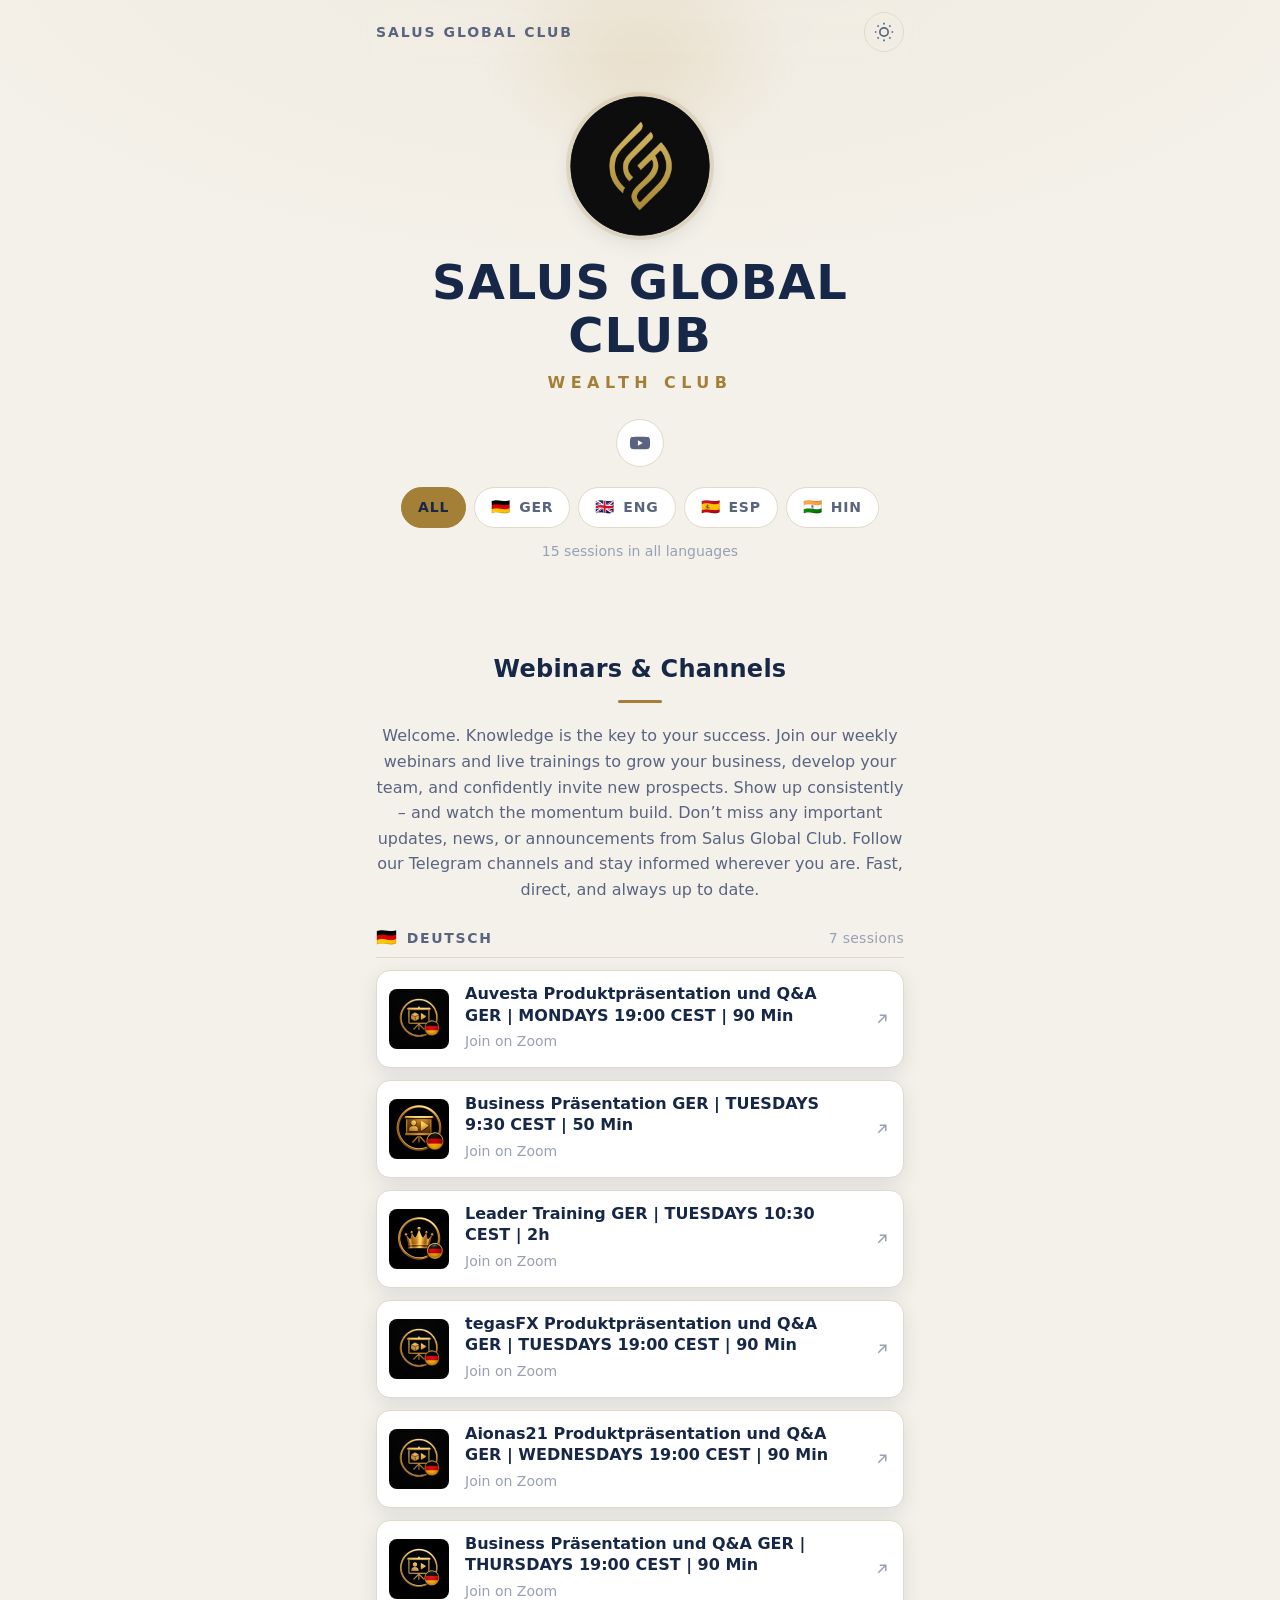
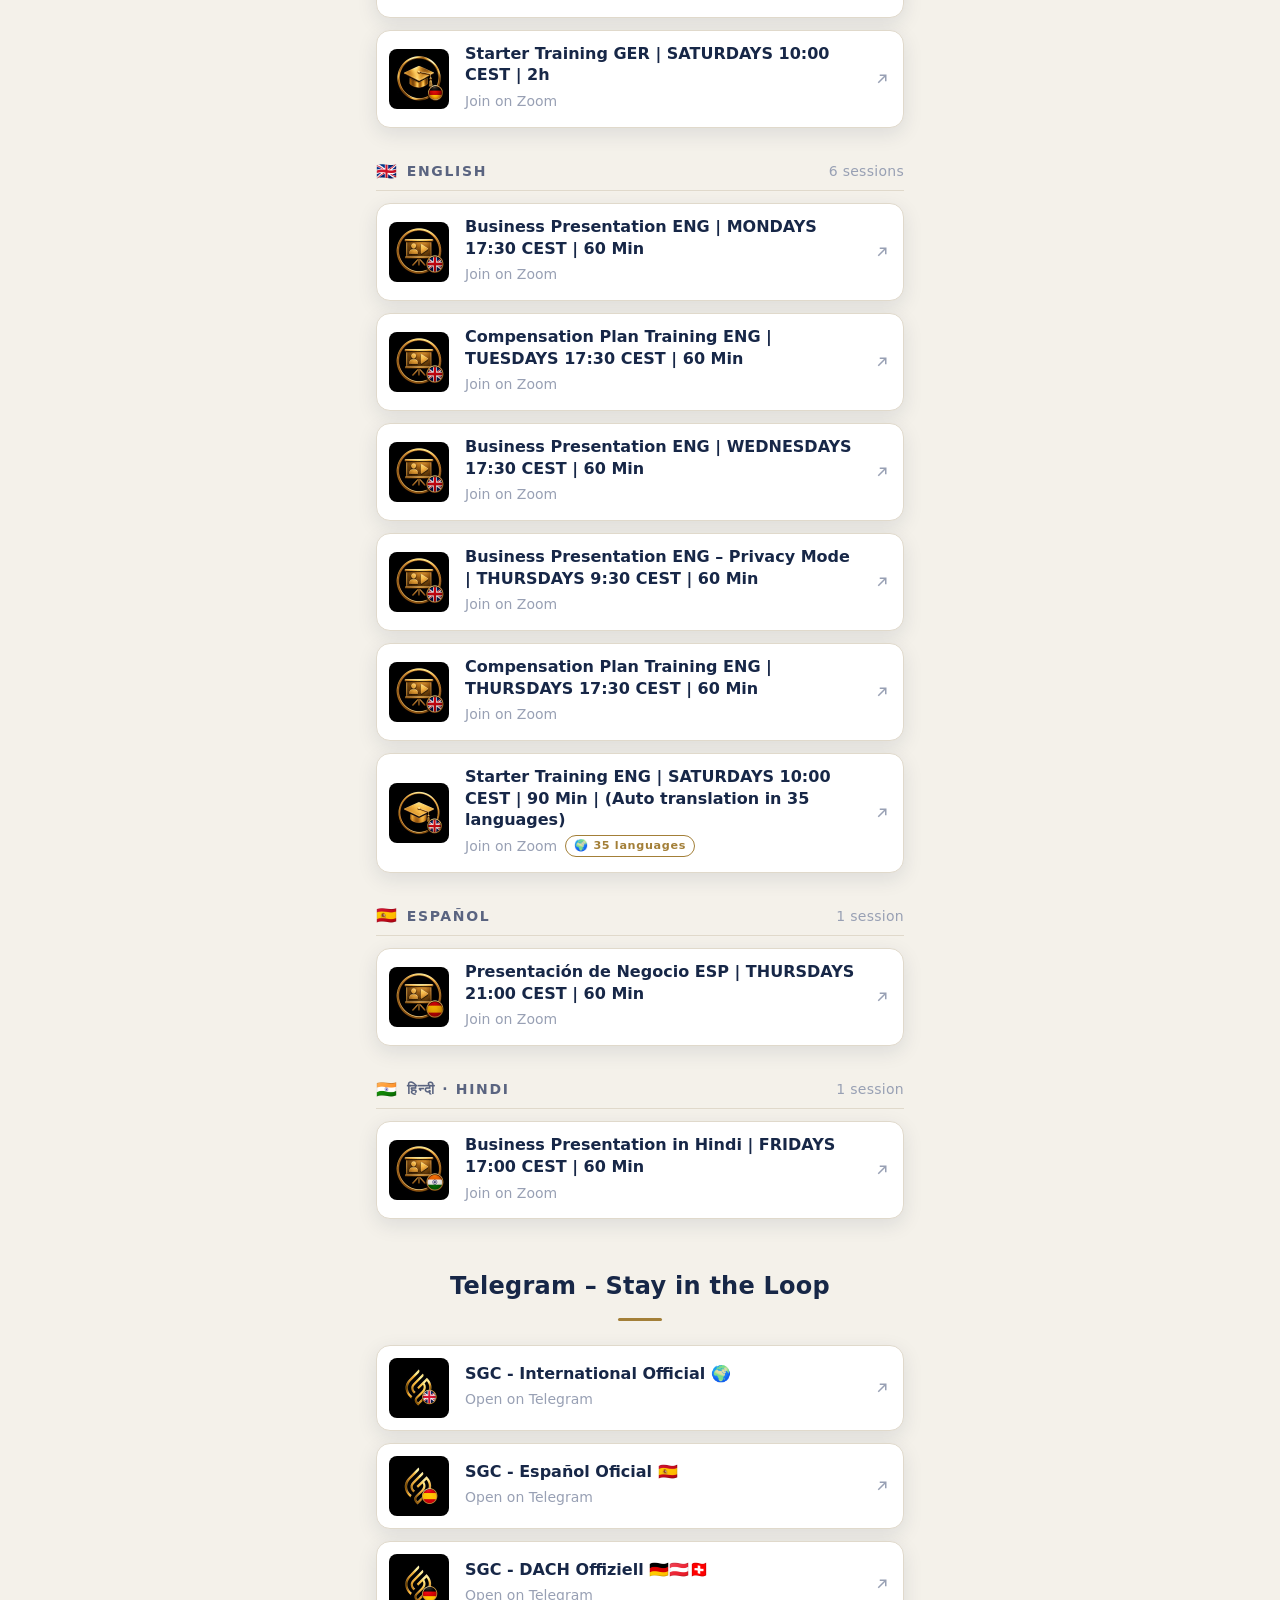
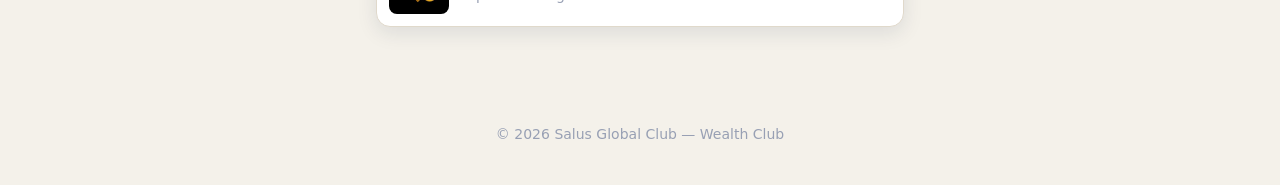
==== commit 1069fc24: "Sprachfilter mit Länderflaggen für die Zoom-Webinare Unter dem YouTube-Symbol steht jetzt eine Reihe" ====
--- a/index.html
+++ b/index.html
@@ -39,13 +39,16 @@
           <svg viewBox="0 0 24 24" width="22" height="22" fill="currentColor" aria-hidden="true"><path d="M23 12s0-3.2-.4-4.73a2.5 2.5 0 0 0-1.76-1.77C19.28 5.1 12 5.1 12 5.1s-7.28 0-8.84.4A2.5 2.5 0 0 0 1.4 7.27C1 8.8 1 12 1 12s0 3.2.4 4.73a2.5 2.5 0 0 0 1.76 1.77c1.56.4 8.84.4 8.84.4s7.28 0 8.84-.4a2.5 2.5 0 0 0 1.76-1.77C23 15.2 23 12 23 12zM9.75 15.02V8.98L15 12z"/></svg>
         </a>
       </nav>
+
+      <div class="langbar" id="lang-filter" role="group" aria-label="Filter sessions by language"></div>
+      <p class="langbar__status" id="lang-status" role="status" aria-live="polite"></p>
     </section>
 
     <!-- WEBINARS & CHANNELS -->
     <section class="section" aria-labelledby="webinars-title">
       <h2 class="section__title" id="webinars-title">Webinars &amp; Channels</h2>
       <p class="section__desc">Welcome. Knowledge is the key to your success. Join our weekly webinars and live trainings to grow your business, develop your team, and confidently invite new prospects. Show up consistently &ndash; and watch the momentum build. Don&rsquo;t miss any important updates, news, or announcements from Salus Global Club. Follow our Telegram channels and stay informed wherever you are. Fast, direct, and always up to date.</p>
-      <ul class="cards" role="list" id="webinar-list"></ul>
+      <div id="webinar-list"></div>
     </section>
 
     <!-- TELEGRAM -->
--- a/style.css
+++ b/style.css
@@ -1,10 +1,7 @@
 /* ============================================================
    SALUS GLOBAL CLUB — Wealth Club
-   Palette per SGC Partner Brand Kit 2026 (23.06.2026, S. 2):
-   Schwarz · Gold · Weiss — Noir #0D0D0D, Gold-Verlauf
-   #9A7A28 → #C8A84B → #E2C872, Weiss #FFFFFF,
-   Steel Gray #374151 (Borders). Fonts: Inter (Body,
-   Fallback von PP Neue Montreal), Montserrat (Headlines/Buttons).
+   Palette derived from the real profile logo:
+   navy #172747 surface, cream #e4dcd1 mark, gold accent.
    ============================================================ */
 
 :root {
@@ -28,44 +25,41 @@
 
   --content: 560px;
 
-  --font-body: 'Inter', 'DM Sans', 'Helvetica Neue', system-ui, sans-serif;
-  --font-display: 'Montserrat', 'Helvetica Neue', system-ui, sans-serif;
-
-  /* Brand-Gold-Verlauf (Fläche / Linie / Glow) */
-  --gold-gradient: linear-gradient(90deg, #9a7a28 0%, #c8a84b 50%, #e2c872 100%);
-}
-
-/* DARK (default — Noir · Gold · Weiss) */
+  --font-body: 'General Sans', 'Helvetica Neue', system-ui, sans-serif;
+  --font-display: 'Cabinet Grotesk', 'General Sans', system-ui, sans-serif;
+}
+
+/* DARK (default — matches the source brand) */
 :root, [data-theme='dark'] {
-  --color-bg: #0d0d0d;
-  --color-bg-2: #171614;
-  --color-surface: #161616;
-  --color-surface-hover: #1e1d1a;
-  --color-border: #374151;
-  --color-text: #ffffff;
-  --color-text-muted: #b6bcc7;
-  --color-text-faint: #7d8494;
-  --color-on-gold: #0d0d0d;
-  --color-gold: #c8a84b;
-  --color-gold-hover: #e2c872;
-  --color-footer-bg: #080808;
-  --shadow-md: 0 6px 24px rgba(0, 0, 0, 0.55);
+  --color-bg: #0f1a30;
+  --color-bg-2: #131f39;
+  --color-surface: #1a294a;
+  --color-surface-hover: #213256;
+  --color-border: #2a3d63;
+  --color-text: #eae4da;
+  --color-text-muted: #a9b3c9;
+  --color-text-faint: #6c7896;
+  --color-cream: #e4dcd1;
+  --color-navy: #172747;
+  --color-gold: #c8a86a;
+  --color-gold-hover: #d9bd83;
+  --shadow-md: 0 6px 24px rgba(0, 0, 0, 0.35);
 }
 
 [data-theme='light'] {
-  --color-bg: #ffffff;
-  --color-bg-2: #f7f5ef;
+  --color-bg: #f4f1ea;
+  --color-bg-2: #efeadf;
   --color-surface: #ffffff;
-  --color-surface-hover: #faf7ef;
-  --color-border: #e3e0d6;
-  --color-text: #0d0d0d;
-  --color-text-muted: #4b5563;
-  --color-text-faint: #9aa1ad;
-  --color-on-gold: #ffffff;
-  --color-gold: #9a7a28;
-  --color-gold-hover: #7d621f;
-  --color-footer-bg: #f6f4ee;
-  --shadow-md: 0 6px 20px rgba(13, 13, 13, 0.08);
+  --color-surface-hover: #faf7f0;
+  --color-border: #e0d9cb;
+  --color-text: #172747;
+  --color-text-muted: #5a6480;
+  --color-text-faint: #98a0b4;
+  --color-cream: #172747;
+  --color-navy: #172747;
+  --color-gold: #a37f38;
+  --color-gold-hover: #8c6a2a;
+  --shadow-md: 0 6px 20px rgba(23, 39, 71, 0.10);
 }
 
 /* ---- base reset ---- */
@@ -82,8 +76,8 @@
   line-height: 1.6;
   color: var(--color-text);
   background: var(--color-bg);
-  background-image: radial-gradient(1200px 600px at 50% -120px, var(--color-bg-2) 0%, var(--color-bg) 70%);
-  background-repeat: no-repeat;
+  background-image: radial-gradient(120% 80% at 50% -10%, var(--color-bg-2) 0%, var(--color-bg) 55%);
+  background-attachment: fixed;
 }
 img, svg { display: block; max-width: 100%; height: auto; }
 ul[role='list'] { list-style: none; }
@@ -100,7 +94,7 @@
 
 .skip-link {
   position: absolute; left: -999px; top: 0; z-index: 100;
-  background: var(--color-gold); color: var(--color-on-gold);
+  background: var(--color-gold); color: var(--color-navy);
   padding: var(--space-2) var(--space-4); border-radius: 0 0 var(--radius-md) 0; font-weight: 600;
 }
 .skip-link:focus { left: 0; }
@@ -134,22 +128,20 @@
 }
 .profile__glow {
   position: absolute; inset: -20% 10% auto 10%; height: 260px; z-index: 0;
-  background: radial-gradient(50% 60% at 50% 40%, rgba(200, 168, 75, 0.22), transparent 70%);
+  background: radial-gradient(50% 60% at 50% 40%, rgba(200, 168, 106, 0.20), transparent 70%);
   filter: blur(10px); pointer-events: none;
 }
 .profile__logo {
   position: relative; z-index: 1;
   width: clamp(112px, 30vw, 140px); height: auto;
   border-radius: var(--radius-full);
-  box-shadow: var(--shadow-md), 0 0 0 3px rgba(200, 168, 75, 0.45);
+  box-shadow: var(--shadow-md), 0 0 0 4px rgba(200, 168, 106, 0.25);
   margin: 0 auto var(--space-5);
 }
 .profile__name {
   position: relative; z-index: 1;
   font-family: var(--font-display); font-weight: 800;
-  /* nowrap + vw-Skalierung: der Name bleibt auf jeder Breite einzeilig */
-  white-space: nowrap;
-  font-size: clamp(1.4rem, 6.2vw, 2.5rem); letter-spacing: 0.02em; line-height: 1.1;
+  font-size: var(--text-2xl); letter-spacing: 0.02em; line-height: 1.1;
 }
 .profile__subtitle {
   position: relative; z-index: 1;
@@ -171,8 +163,34 @@
   color: var(--color-text-muted);
 }
 .social__link:hover {
-  color: var(--color-on-gold); background: var(--color-gold);
+  color: var(--color-navy); background: var(--color-gold);
   border-color: var(--color-gold); transform: translateY(-2px);
+}
+
+/* ---- language filter ---- */
+.langbar {
+  position: relative; z-index: 1;
+  display: flex; justify-content: center; flex-wrap: wrap; gap: var(--space-2);
+  margin-top: var(--space-5);
+}
+.langbar__chip {
+  display: inline-flex; align-items: center; gap: var(--space-2);
+  min-height: 40px; padding: var(--space-2) var(--space-4);
+  border-radius: var(--radius-full);
+  background: var(--color-surface); border: 1px solid var(--color-border);
+  color: var(--color-text-muted);
+  font-size: var(--text-xs); font-weight: 600; letter-spacing: 0.06em;
+}
+.langbar__chip:hover { color: var(--color-gold); border-color: var(--color-gold); }
+.langbar__chip.is-active {
+  background: var(--color-gold); border-color: var(--color-gold);
+  color: var(--color-navy);
+}
+.langbar__flag { font-size: 1.1em; line-height: 1; }
+.langbar__status {
+  position: relative; z-index: 1;
+  margin-top: var(--space-3); text-align: center;
+  font-size: var(--text-xs); color: var(--color-text-faint);
 }
 
 /* ---- sections ---- */
@@ -183,12 +201,30 @@
 }
 .section__title::after {
   content: ''; display: block; width: 44px; height: 3px; margin: var(--space-3) auto 0;
-  background: var(--gold-gradient); border-radius: var(--radius-full);
+  background: var(--color-gold); border-radius: var(--radius-full);
 }
 .section__desc {
   margin: var(--space-5) auto 0; max-width: 52ch; text-align: center;
   color: var(--color-text-muted); font-size: var(--text-sm);
 }
+
+/* ---- language groups ---- */
+.group__title {
+  display: flex; align-items: center; flex-wrap: wrap; gap: var(--space-2);
+  margin-top: var(--space-8); padding-bottom: var(--space-2);
+  border-bottom: 1px solid var(--color-border);
+  font-family: var(--font-display); font-weight: 700;
+  font-size: var(--text-xs); letter-spacing: 0.12em; text-transform: uppercase;
+  color: var(--color-text-muted);
+}
+.group:first-child .group__title { margin-top: var(--space-6); }
+.group__flag { font-size: 1.2em; line-height: 1; }
+.group__count {
+  margin-left: auto;
+  font-family: var(--font-body); font-weight: 400; letter-spacing: 0.02em;
+  text-transform: none; color: var(--color-text-faint);
+}
+.group__title + .cards { margin-top: var(--space-3); }
 
 /* ---- cards ---- */
 .cards { display: flex; flex-direction: column; gap: var(--space-3); margin-top: var(--space-6); }
@@ -211,11 +247,6 @@
 .card__title {
   font-size: var(--text-sm); font-weight: 600; line-height: 1.35; color: var(--color-text);
 }
-.card__speakers {
-  margin-top: 2px;
-  font-size: var(--text-xs); color: var(--color-text-muted);
-  line-height: 1.35;
-}
 .card__meta {
   margin-top: 2px; font-size: var(--text-xs); color: var(--color-text-faint);
   display: inline-flex; align-items: center; gap: var(--space-2);
@@ -228,29 +259,12 @@
 .card__arrow { flex: 0 0 auto; color: var(--color-text-faint); }
 .card:hover .card__arrow { color: var(--color-gold); transform: translateX(2px); }
 
-/* ---- footer (full-width band, styled after salusglobal.club) ---- */
+/* ---- footer ---- */
 .footer {
-  margin-top: var(--space-16);
-  background: var(--color-footer-bg);
-  border-top: 1px solid var(--color-border);
-  text-align: center; font-size: var(--text-xs); color: var(--color-text-faint);
-}
-.footer__inner {
   max-width: var(--content); margin: 0 auto;
   padding: var(--space-8) var(--space-4) var(--space-10);
-  display: flex; flex-direction: column; gap: var(--space-2);
-}
-.footer__claim {
-  font-family: var(--font-display); font-weight: 600;
-  font-size: var(--text-sm); color: var(--color-text-muted);
-  margin-bottom: var(--space-2);
-}
-.footer__copyright { letter-spacing: 0.04em; }
-.footer__link {
-  color: var(--color-gold); font-weight: 500;
-  text-decoration: underline; text-underline-offset: 3px;
-}
-.footer__link:hover { color: var(--color-gold-hover); }
+  text-align: center; font-size: var(--text-xs); color: var(--color-text-faint);
+}
 
 @media (prefers-reduced-motion: reduce) {
   *, *::before, *::after {
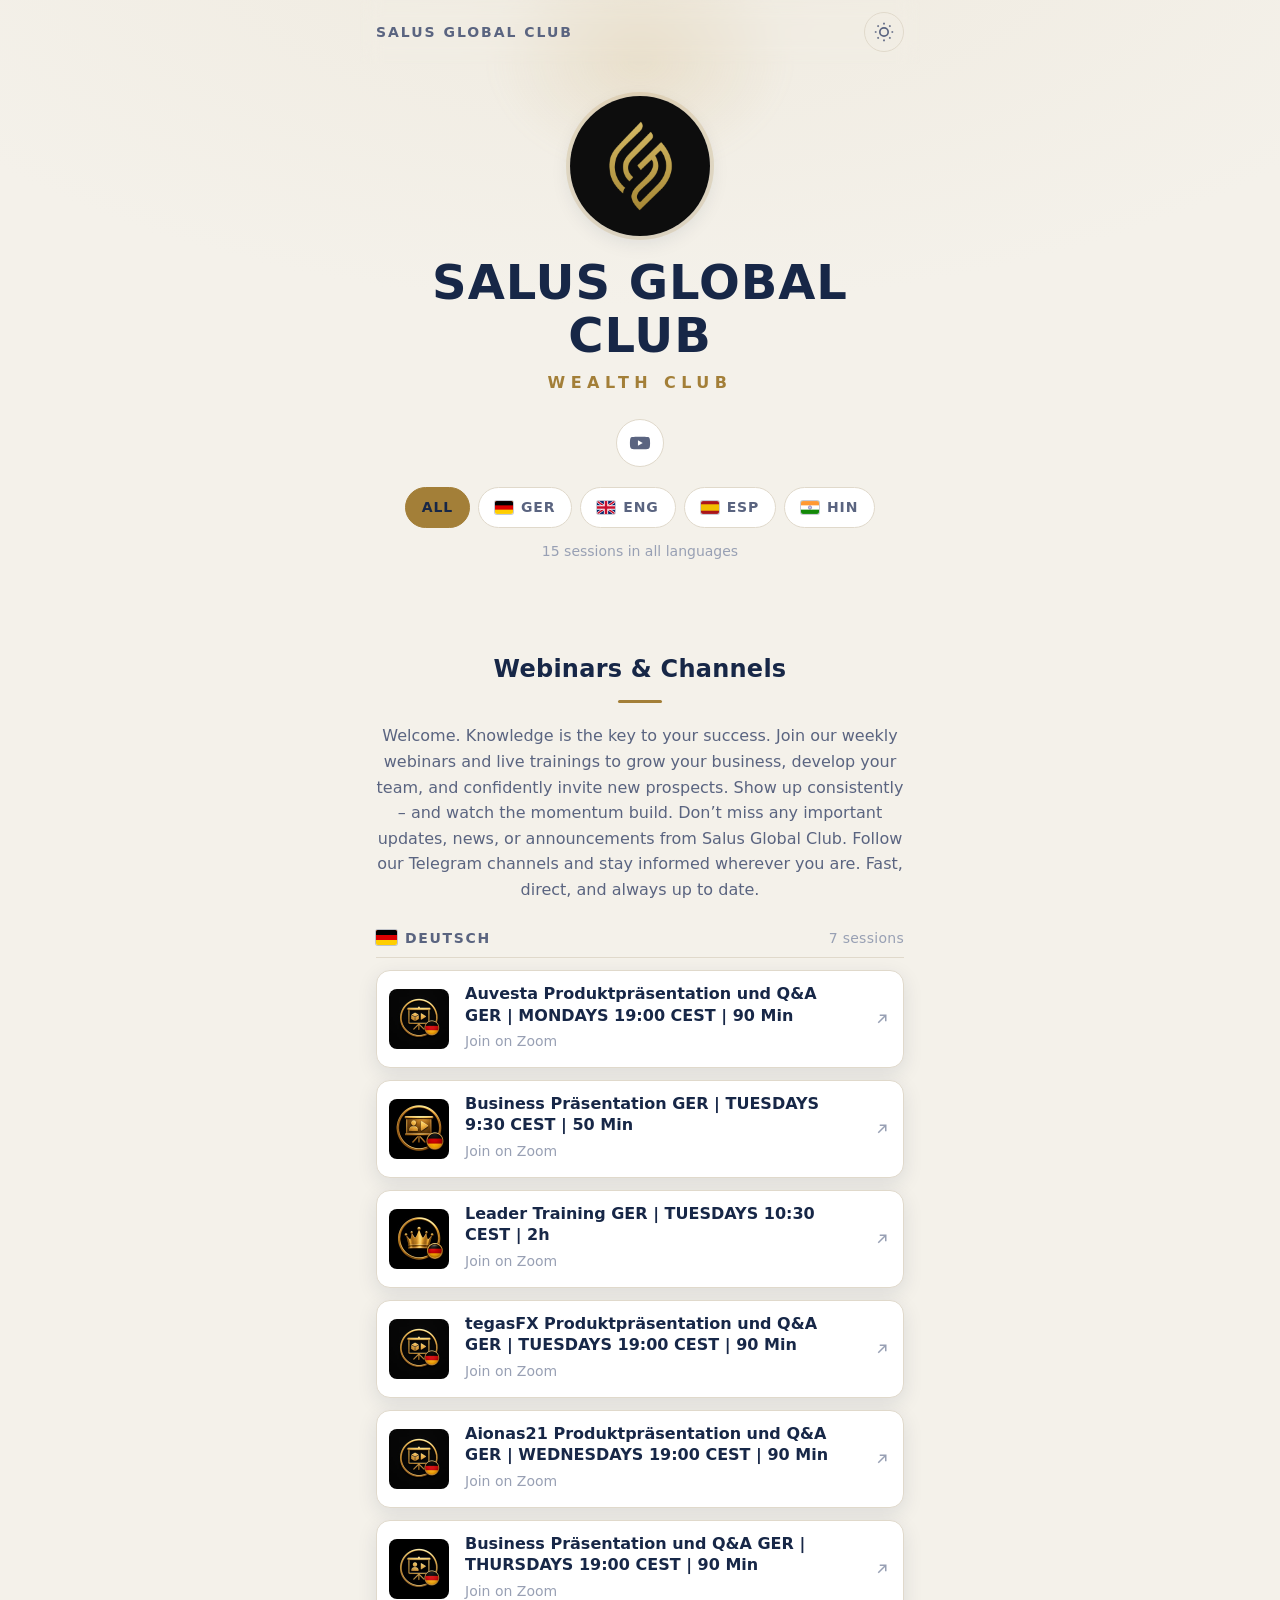
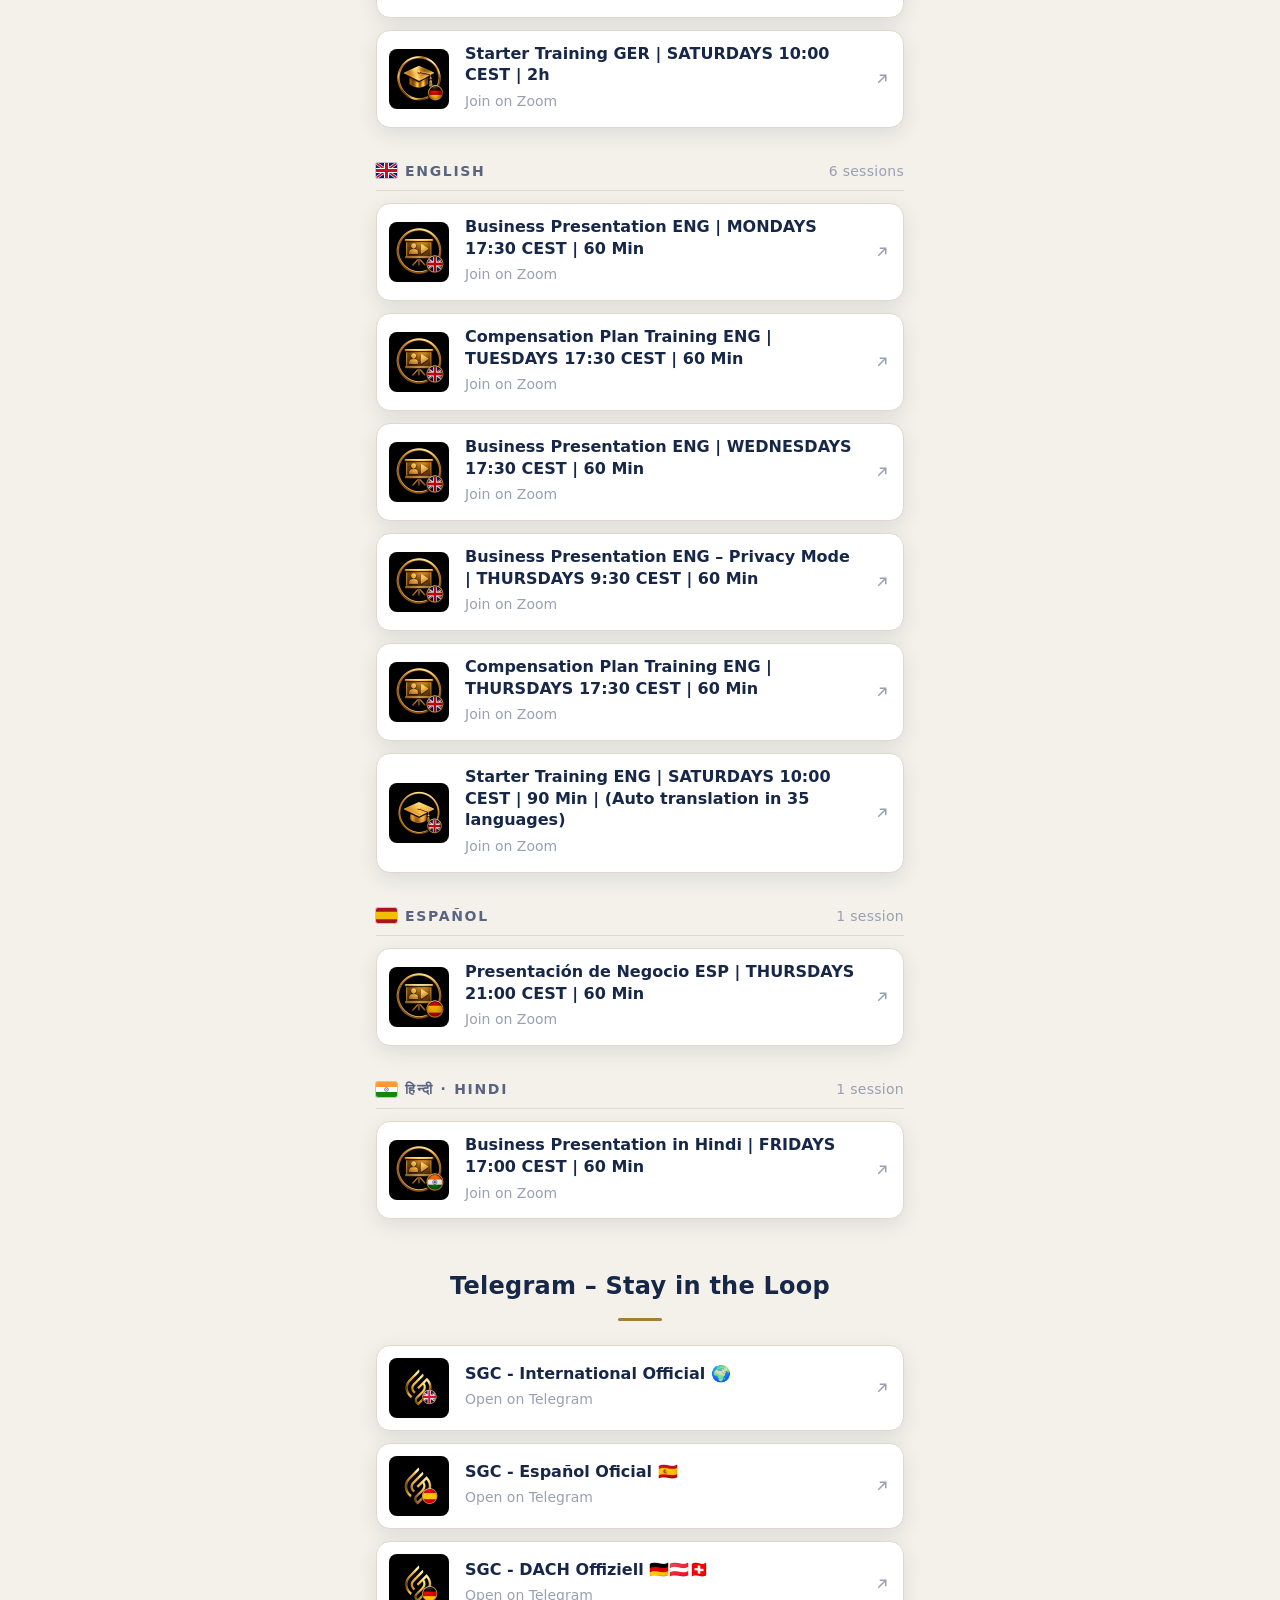
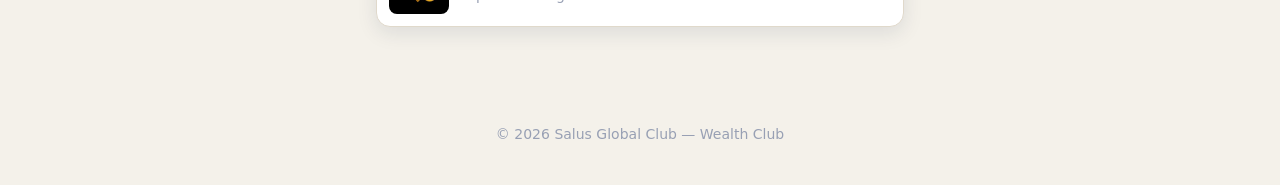
==== commit 51a27a80: "Webinar-Bereich auf Deutsch, wenn der GER-Filter aktiv ist Wer auf die deutsche Flagge klickt, bekam" ====
--- a/index.html
+++ b/index.html
@@ -47,7 +47,7 @@
     <!-- WEBINARS & CHANNELS -->
     <section class="section" aria-labelledby="webinars-title">
       <h2 class="section__title" id="webinars-title">Webinars &amp; Channels</h2>
-      <p class="section__desc">Welcome. Knowledge is the key to your success. Join our weekly webinars and live trainings to grow your business, develop your team, and confidently invite new prospects. Show up consistently &ndash; and watch the momentum build. Don&rsquo;t miss any important updates, news, or announcements from Salus Global Club. Follow our Telegram channels and stay informed wherever you are. Fast, direct, and always up to date.</p>
+      <p class="section__desc" id="webinars-desc">Welcome. Knowledge is the key to your success. Join our weekly webinars and live trainings to grow your business, develop your team, and confidently invite new prospects. Show up consistently &ndash; and watch the momentum build. Don&rsquo;t miss any important updates, news, or announcements from Salus Global Club. Follow our Telegram channels and stay informed wherever you are. Fast, direct, and always up to date.</p>
       <div id="webinar-list"></div>
     </section>
 
--- a/style.css
+++ b/style.css
@@ -186,7 +186,16 @@
   background: var(--color-gold); border-color: var(--color-gold);
   color: var(--color-navy);
 }
-.langbar__flag { font-size: 1.1em; line-height: 1; }
+/* Flaggen sind gezeichnete SVG (siehe FLAGS in app.js), keine Emoji —
+   Windows liefert keine Flaggen-Emoji mit. Der dünne Ring hebt die
+   schwarzen und weißen Streifen vom Kartenhintergrund ab. */
+.langbar__flag, .group__flag {
+  flex: 0 0 auto; overflow: hidden; border-radius: 2px;
+  box-shadow: 0 0 0 1px rgba(128, 138, 160, 0.45);
+}
+.langbar__flag { width: 18px; height: 13px; }
+.group__flag { width: 21px; height: 15px; }
+.langbar__flag svg, .group__flag svg { display: block; width: 100%; height: 100%; }
 .langbar__status {
   position: relative; z-index: 1;
   margin-top: var(--space-3); text-align: center;
@@ -218,7 +227,6 @@
   color: var(--color-text-muted);
 }
 .group:first-child .group__title { margin-top: var(--space-6); }
-.group__flag { font-size: 1.2em; line-height: 1; }
 .group__count {
   margin-left: auto;
   font-family: var(--font-body); font-weight: 400; letter-spacing: 0.02em;
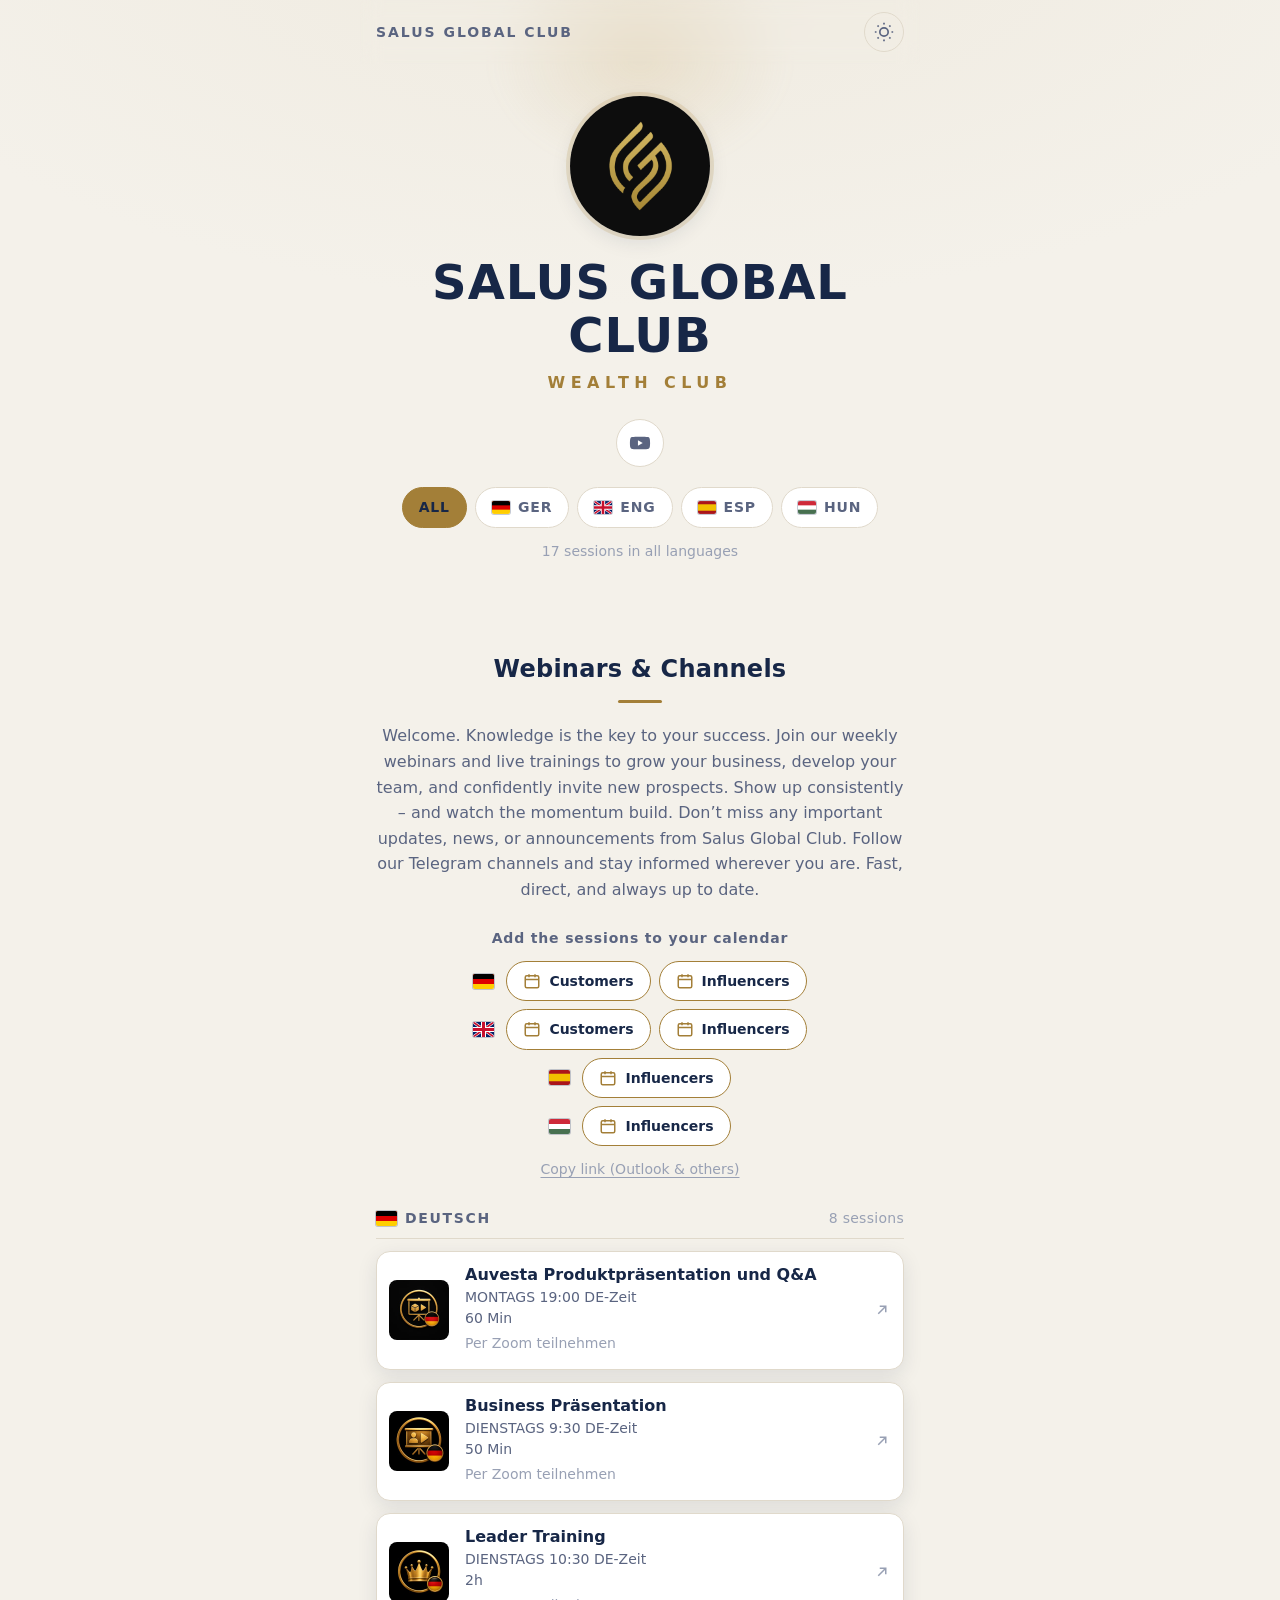
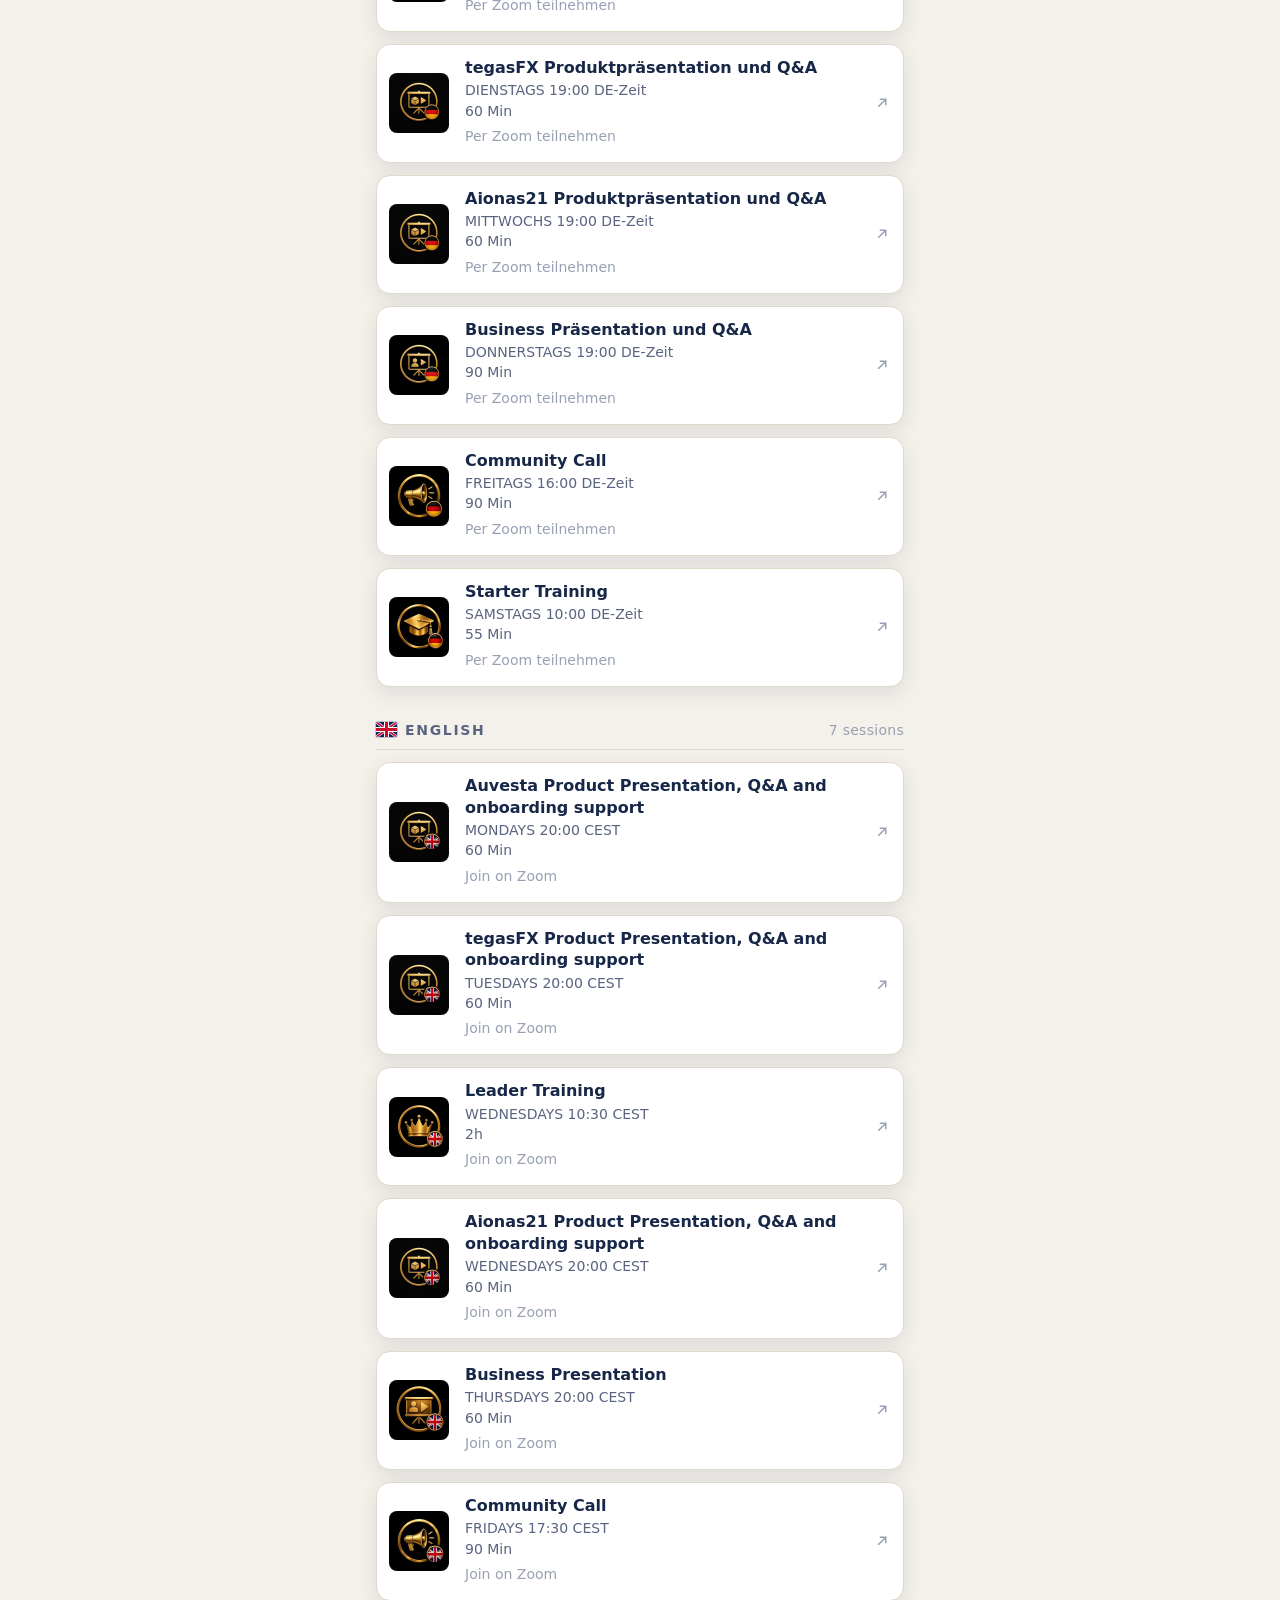
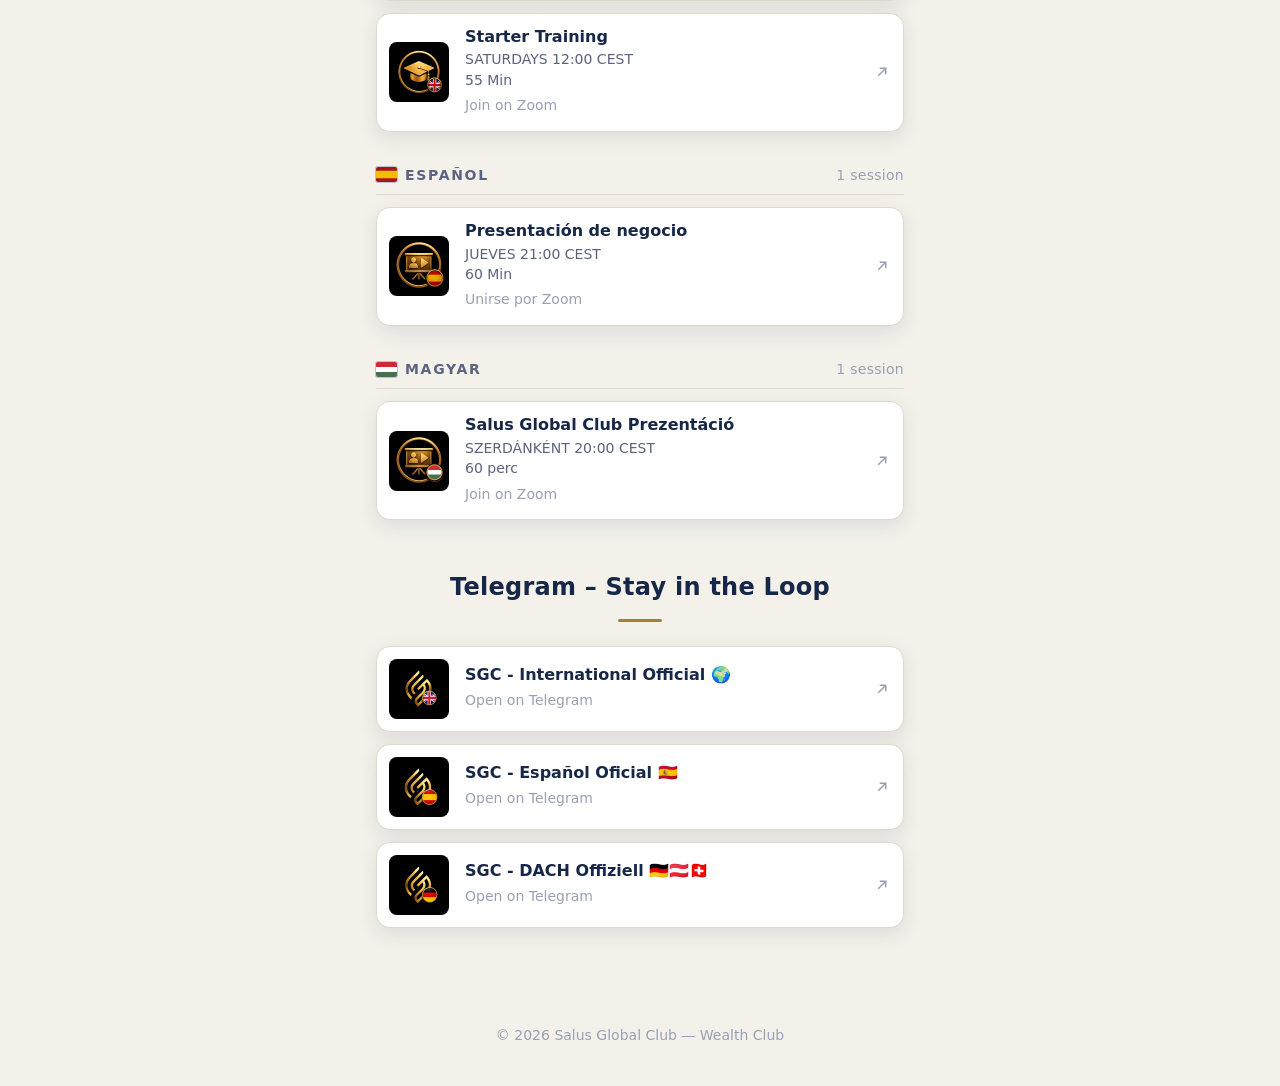
==== commit 6d31aa9f: "Abonnierbare Kalender je Sprache fuer Kunden und Influencer - WEBINARS um Wochentag, Uhrzeit, Dauer " ====
--- a/index.html
+++ b/index.html
@@ -48,6 +48,7 @@
     <section class="section" aria-labelledby="webinars-title">
       <h2 class="section__title" id="webinars-title">Webinars &amp; Channels</h2>
       <p class="section__desc" id="webinars-desc">Welcome. Knowledge is the key to your success. Join our weekly webinars and live trainings to grow your business, develop your team, and confidently invite new prospects. Show up consistently &ndash; and watch the momentum build. Don&rsquo;t miss any important updates, news, or announcements from Salus Global Club. Follow our Telegram channels and stay informed wherever you are. Fast, direct, and always up to date.</p>
+      <div class="calbox" id="calendar-subscribe"></div>
       <div id="webinar-list"></div>
     </section>
 
--- a/style.css
+++ b/style.css
@@ -217,6 +217,37 @@
   color: var(--color-text-muted); font-size: var(--text-sm);
 }
 
+/* ---- Kalender abonnieren (siehe renderCalendars in app.js) ---- */
+.calbox { margin-top: var(--space-6); text-align: center; }
+.calbox:empty { display: none; }
+.calbox__title {
+  margin-bottom: var(--space-3);
+  font-size: var(--text-xs); font-weight: 600; letter-spacing: 0.06em;
+  color: var(--color-text-muted);
+}
+.calrow {
+  display: flex; justify-content: center; align-items: center; flex-wrap: wrap;
+  gap: var(--space-2); margin-top: var(--space-2);
+}
+.calrow__flag { margin-right: var(--space-1); }
+.calbtn {
+  display: inline-flex; align-items: center; gap: var(--space-2);
+  min-height: 40px; padding: var(--space-2) var(--space-4);
+  border-radius: var(--radius-full);
+  background: var(--color-surface); border: 1px solid var(--color-gold);
+  color: var(--color-text);
+  font-size: var(--text-xs); font-weight: 600;
+}
+.calbtn svg { flex: 0 0 auto; color: var(--color-gold); }
+.calbtn:hover { background: var(--color-gold); color: var(--color-navy); }
+.calbtn:hover svg { color: var(--color-navy); }
+.calbox__copy {
+  margin-top: var(--space-3);
+  font-size: var(--text-xs); color: var(--color-text-faint);
+  text-decoration: underline; text-underline-offset: 3px;
+}
+.calbox__copy:hover { color: var(--color-gold); }
+
 /* ---- language groups ---- */
 .group__title {
   display: flex; align-items: center; flex-wrap: wrap; gap: var(--space-2);
@@ -255,6 +286,11 @@
 .card__title {
   font-size: var(--text-sm); font-weight: 600; line-height: 1.35; color: var(--color-text);
 }
+/* Tag/Uhrzeit und Dauer unter dem Titel — je eine Zeile, siehe renderCard() */
+.card__when {
+  margin-top: 2px; font-size: var(--text-xs); font-weight: 500;
+  line-height: 1.45; color: var(--color-text-muted);
+}
 .card__meta {
   margin-top: 2px; font-size: var(--text-xs); color: var(--color-text-faint);
   display: inline-flex; align-items: center; gap: var(--space-2);
